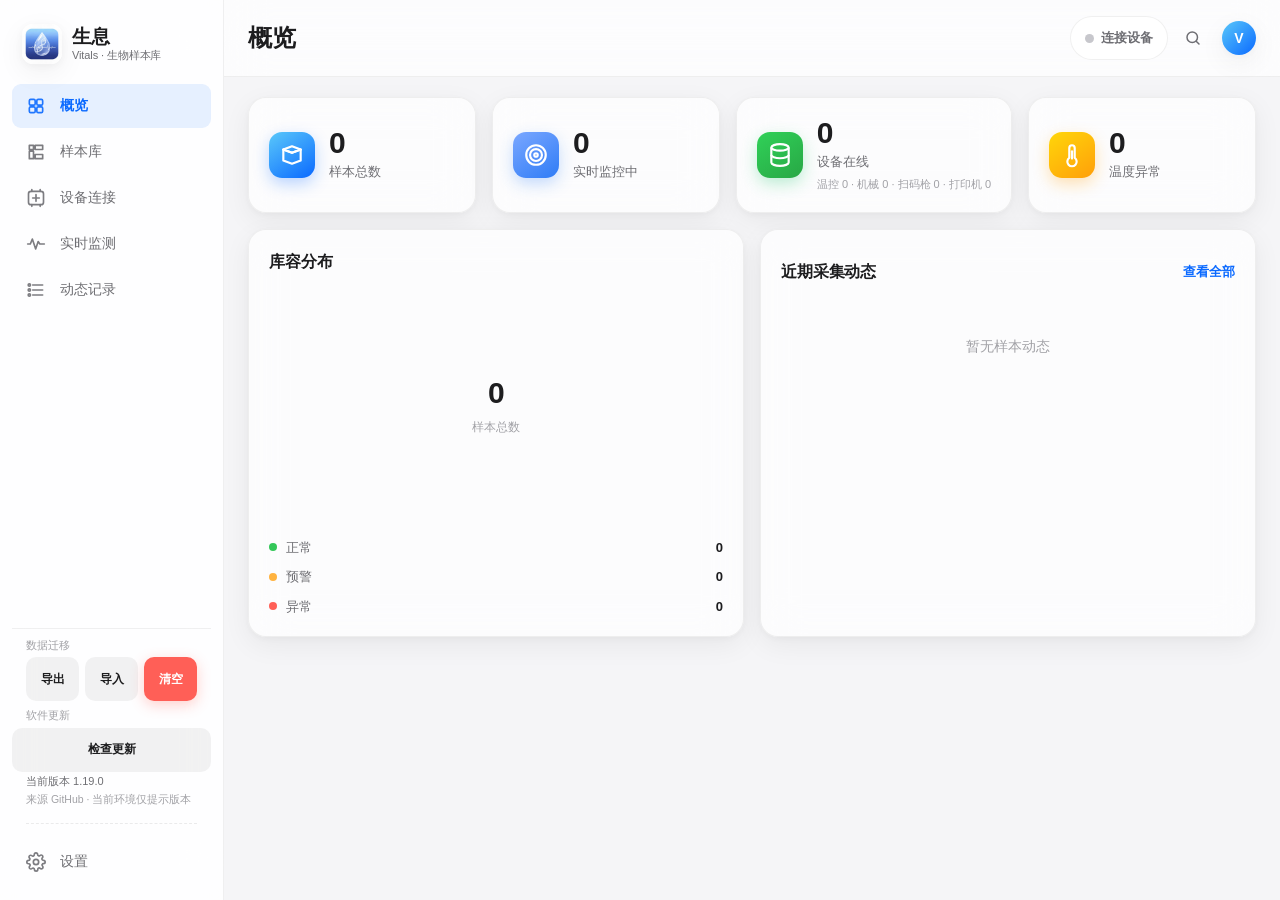
==== vitals-android/app/src/main/assets/web/index.html @ 300d4d2a "fix(export): 导出内容与文件类型两个维度都真正可选，且选择始终自洽 ## 问题  v1.21.1 把「导出内容」与「文件类型」做成 1:1 绑定（备份只能 JSON、清单只能 CSV）， " ====
<!DOCTYPE html>
<html lang="zh-CN">
<head>
<meta charset="UTF-8">
<meta name="viewport" content="width=device-width, initial-scale=1.0, viewport-fit=cover">
<title>Vitals · 生息 — 生物样本动态管理库</title>
<link rel="icon" type="image/png" href="assets/logo.png">
<link rel="stylesheet" href="tokens.css"><link rel="stylesheet" href="styles.css?v=29"><link rel="stylesheet" href="android.css">
<script src="vendor/qrcode.min.js" defer></script>
<script src="vendor/chart.umd.js" defer></script>
<script src="motion.js" defer></script>
<script src="motion-core.js" defer></script><script src="persistence.js" defer></script><script src="app.js?v=29" defer></script><script src="android.js" defer></script><script src="scanner.js" defer></script><script src="printer.js" defer></script><script src="backup.js" defer></script><script src="updater.js" defer></script>
</head>
<body>

<!-- ===== 侧边栏 ===== -->
<aside class="sidebar" id="sidebar">
  <div class="brand">
    <div class="brand-mark"><img src="assets/logo.png" alt="Vitals"></div>
    <div class="brand-text">
      <span class="brand-name">生息</span>
      <span class="brand-sub">Vitals · 生物样本库</span>
    </div>
  </div>

  <nav class="nav">
    <button class="nav-item active" data-view="dashboard">
      <span class="nav-ic"><svg viewBox="0 0 24 24" fill="none" stroke="currentColor" stroke-width="2" stroke-linecap="round" stroke-linejoin="round"><rect x="4" y="4" width="7" height="7" rx="1.6"/><rect x="13" y="4" width="7" height="7" rx="1.6"/><rect x="4" y="13" width="7" height="7" rx="1.6"/><rect x="13" y="13" width="7" height="7" rx="1.6"/></svg></span><span class="nav-label">概览</span>
    </button>
    <button class="nav-item" data-view="library">
      <span class="nav-ic"><svg viewBox="0 0 24 24" fill="none" stroke="currentColor" stroke-width="2" stroke-linecap="round" stroke-linejoin="round"><path d="M4 4h5v5H4zM11 4h9v5h-9zM4 11h5v9H4zM11 15h9v5h-9z"/></svg></span><span class="nav-label">样本库</span>
    </button>
    <button class="nav-item" data-view="devices">
      <span class="nav-ic"><svg viewBox="0 0 24 24" fill="none" stroke="currentColor" stroke-width="2" stroke-linecap="round" stroke-linejoin="round"><path d="M8 12h8M12 8v8"/><rect x="3" y="4" width="18" height="16" rx="3"/><path d="M7 4V2M17 4V2M7 22v-2M17 22v-2"/></svg></span><span class="nav-label">设备连接</span>
    </button>
    <button class="nav-item" data-view="monitor">
      <span class="nav-ic"><svg viewBox="0 0 24 24" fill="none" stroke="currentColor" stroke-width="2" stroke-linecap="round" stroke-linejoin="round"><path d="M2 12h3.2l2.4-6 4 12 3-9 2 3h5.4"/></svg></span><span class="nav-label">实时监测</span>
    </button>
    <button class="nav-item" data-view="records">
      <span class="nav-ic"><svg viewBox="0 0 24 24" fill="none" stroke="currentColor" stroke-width="2" stroke-linecap="round" stroke-linejoin="round"><path d="M8 6h12M8 12h12M8 18h12"/><circle cx="4" cy="6" r="1.4"/><circle cx="4" cy="12" r="1.4"/><circle cx="4" cy="18" r="1.4"/></svg></span><span class="nav-label">动态记录</span>
    </button>
  </nav>

  <div class="sidebar-foot">
    <div class="migrate-group">
      <div class="migrate-title">数据迁移</div>
      <div class="migrate-btns">
        <button class="btn ghost mini" id="exportBtn" title="导出全量备份">导出</button>
        <button class="btn ghost mini" id="importBtn" title="从备份文件导入">导入</button>
        <button class="btn danger mini" id="resetBtn" title="清空全部样本与记录">清空</button>
        <input type="file" id="importFile" accept=".json,application/json" hidden>
      </div>
    </div>
    <div class="build-tag" id="buildTag" title="当前实际加载的构建指纹（用于核对是否为新版本）"></div>
    <button class="nav-item" data-view="settings">
      <span class="nav-ic"><svg viewBox="0 0 24 24" fill="none" stroke="currentColor" stroke-width="2" stroke-linecap="round" stroke-linejoin="round"><circle cx="12" cy="12" r="3.2"/><path d="M19.4 15a1.65 1.65 0 0 0 .34 1.77l.06.06a2 2 0 1 1-2.83 2.83l-.06-.06a1.65 1.65 0 0 0-1.77-.34 1.65 1.65 0 0 0-1 1.51V21a2 2 0 1 1-4 0v-.09a1.65 1.65 0 0 0-1-1.51 1.65 1.65 0 0 0-1.77.34l-.06.06a2 2 0 1 1-2.83-2.83l.06-.06a1.65 1.65 0 0 0 .34-1.77 1.65 1.65 0 0 0-1.51-1H3a2 2 0 1 1 0-4h.09a1.65 1.65 0 0 0 1.51-1 1.65 1.65 0 0 0-.34-1.77l-.06-.06a2 2 0 1 1 2.83-2.83l.06.06a1.65 1.65 0 0 0 1.77.34h.09a1.65 1.65 0 0 0 1-1.51V3a2 2 0 1 1 4 0v.09a1.65 1.65 0 0 0 1 1.51 1.65 1.65 0 0 0 1.77-.34l.06-.06a2 2 0 1 1 2.83 2.83l-.06.06a1.65 1.65 0 0 0-.34 1.77v.09a1.65 1.65 0 0 0 1.51 1H21a2 2 0 1 1 0 4h-.09a1.65 1.65 0 0 0-1.51 1z"/></svg></span><span class="nav-label">设置</span>
    </button>
  </div>
</aside>

<!-- ===== 主区域 ===== -->
<main class="main">
  <header class="toolbar">
    <div class="toolbar-left">
      <button class="icon-btn" id="menuBtn" aria-label="菜单"><svg viewBox="0 0 24 24" fill="none" stroke="currentColor" stroke-width="2" stroke-linecap="round"><path d="M4 6h16M4 12h16M4 18h16"/></svg></button>
      <h1 class="page-title" id="pageTitle">概览</h1>
    </div>
    <div class="toolbar-right">
      <button class="seg-btn" id="serialBtn">
        <span class="dot"></span>连接设备
      </button>
      <button class="icon-btn" title="搜索"><svg viewBox="0 0 24 24" fill="none" stroke="currentColor" stroke-width="2" stroke-linecap="round"><circle cx="11" cy="11" r="7"/><path d="m20 20-3.4-3.4"/></svg></button>
      <div class="avatar" id="avatar">V</div>
    </div>
  </header>

  <div class="content">
    <!-- 概览 -->
    <section class="view active" id="view-dashboard">
      <div class="cards">
        <div class="stat-card glass device-online-card" id="deviceOnlineCard" role="button" tabindex="0" aria-label="打开设备连接">
          <div class="stat-ic"><svg viewBox="0 0 24 24" fill="none" stroke="currentColor" stroke-width="2" stroke-linecap="round" stroke-linejoin="round"><path d="M4 7 12 4l8 3-8 3-8-3z"/><path d="M4 7v10l8 3 8-3V7"/><path d="M4 7l8 3 8-3"/></svg></div>
          <div><div class="stat-num" id="statTotal">0</div><div class="stat-label">样本总数</div></div>
        </div>
        <div class="stat-card glass">
          <div class="stat-ic blue"><svg viewBox="0 0 24 24" fill="none" stroke="currentColor" stroke-width="2"><circle cx="12" cy="12" r="9"/><circle cx="12" cy="12" r="5.5"/><circle cx="12" cy="12" r="1.6"/></svg></div>
          <div><div class="stat-num" id="statActive">0</div><div class="stat-label">实时监控中</div></div>
        </div>
        <div class="stat-card glass">
          <div class="stat-ic green"><svg viewBox="0 0 24 24" fill="none" stroke="currentColor" stroke-width="2"><ellipse cx="12" cy="5" rx="8" ry="3"/><path d="M4 5v14c0 1.66 3.58 3 8 3s8-1.34 8-3V5"/><path d="M4 12c0 1.66 3.58 3 8 3s8-1.34 8-3"/></svg></div>
          <div><div class="stat-num" id="statOnline">0</div><div class="stat-label">设备在线</div><div class="stat-detail" id="statOnlineDetail">温控 0 · 机械 0 · 扫码枪 0 · 打印机 0</div></div>
        </div>
        <div class="stat-card glass">
          <div class="stat-ic amber"><svg viewBox="0 0 24 24" fill="none" stroke="currentColor" stroke-width="2" stroke-linecap="round" stroke-linejoin="round"><path d="M14.5 14.6V5.5a2.5 2.5 0 0 0-5 0v9.1a4.3 4.3 0 1 0 5 0z"/><path d="M12 8.5v6.8"/></svg></div>
          <div><div class="stat-num" id="statAlert">0</div><div class="stat-label">温度异常</div></div>
        </div>
      </div>

      <div class="grid-2">
        <div class="panel glass">
          <div class="panel-head"><h3>库容分布</h3></div>
          <div class="donut-wrap">
            <canvas id="chartLib"></canvas>
            <div class="donut-center"><b id="capTotal">0</b><span>样本总数</span></div>
          </div>
          <div class="cap-stats">
            <div class="cap-row"><i style="background:#34c759"></i><span>正常</span><b id="capNormal">0</b></div>
            <div class="cap-row"><i style="background:#ffb340"></i><span>预警</span><b id="capWarn">0</b></div>
            <div class="cap-row"><i style="background:#ff5f57"></i><span>异常</span><b id="capBad">0</b></div>
          </div>
        </div>
        <div class="panel glass">
          <div class="panel-head"><h3>近期采集动态</h3><button class="text-btn" data-go="records">查看全部</button></div>
          <div class="feed" id="feedRecent"><div class="empty">暂无样本动态</div></div>
        </div>
      </div>
    </section>

    <!-- 样本库 -->
    <section class="view" id="view-library">
      <div class="library-tabs" role="tablist" aria-label="样本库功能">
        <button class="library-tab active" id="libraryListTab" data-library-pane="list" role="tab" aria-selected="true" aria-controls="libraryListPane">样本列表</button>
        <button class="library-tab" id="libraryInventoryTab" data-library-pane="inventory" role="tab" aria-selected="false" aria-controls="libraryInventoryPane">出入库</button>
      </div>
      <div class="library-pane active" id="libraryListPane" role="tabpanel" aria-labelledby="libraryListTab">
        <div class="lib-head">
          <div class="search-box">
            <span class="search-ic">⌕</span>
            <input id="searchInput" type="text" placeholder="搜索样本名称 / 编号 / 条形码">
            <button class="text-btn clear" id="clearSearch">清除</button>
          </div>
          <div class="lib-actions">
            <button class="btn primary" id="addSampleBtn">＋ 录入样本</button>
          </div>
        </div>
        <div class="lib-filter" id="libFilter">
          <div class="lib-filter-scroll" id="libTypeFilter" role="radiogroup" aria-label="按样本类别筛选"></div>
          <div class="lib-filter-meta">
            <span id="libCount" class="lib-count" aria-live="polite"></span>
            <button class="text-btn" id="clearTypeFilter" hidden>清除筛选</button>
          </div>
        </div>
        <div class="sample-list glass" id="sampleList"><div class="empty">点击右上角“录入样本”开始创建</div></div>
      </div>
      <div class="library-pane" id="libraryInventoryPane" role="tabpanel" aria-labelledby="libraryInventoryTab" hidden>
        <div class="device-page-intro glass"><div><h3>三圆盘样本出入库</h3><p>全血、血清、血浆分别使用独立圆盘，每个圆盘包含 1—5 号五个位置。</p></div><button class="btn ghost" data-go="devices">前往设备连接</button></div>
        <div id="motionOperationMount"></div>
      </div>
    </section>

    <!-- 设备连接 -->
    <section class="view" id="view-devices">
      <div class="device-page-intro glass"><div><h3>外接设备集中管理</h3><p>温度板、扫码枪、机械板和标签打印机在此连接。每个设备使用独立 USB 通道，可以同时通讯。</p></div><span class="pill" id="devicePageSummary">0 个设备在线</span></div>
      <div class="monitor-head glass" id="sensorDevicePanel">
        <div class="mh-left">
          <h3>温度采集板</h3>
          <p class="muted">接收 B1、B2、B3 三路类别温度。选择与温度板一致的波特率，串口参数为 8N1。</p>
        </div>
        <div class="mh-right">
          <span class="pill" id="sensorDeviceStatus">未连接</span>
          <select id="baudSelect" class="select">
            <option selected>115200</option><option>9600</option><option>57600</option>
          </select>
          <button class="btn primary" id="connectBtn">连接温度板</button>
          <button class="btn ghost hidden" id="disconnectBtn">断开温度板</button>
        </div>
      </div>
      <div id="scannerDeviceActions"></div>
      <div id="motionDeviceMount"></div>
      <div class="device-connect-card glass" id="printerDeviceCard">
        <div><h3>得力 USB 标签打印机</h3><p>连接只检查打印机型号和就绪状态，不会自动走纸或打印。</p></div>
        <span class="pill" id="devicePrinterStatus">未检测</span>
        <button class="btn primary" id="devicePrinterConnect">连接打印机</button>
      </div>
    </section>

    <!-- 实时监测 -->
    <section class="view" id="view-monitor">
      <div class="panel glass temp-live-panel">
        <div class="panel-head">
          <div><h3>温度串口实时显示</h3><p class="muted">B1 → A类（全血），B2 → B类（血清），B3 → C类（血浆）</p></div>
          <span class="pill" id="tempSerialStatus">温度串口未连接</span>
        </div>
        <div class="temp-channel-grid">
          <div class="temp-channel-card" id="tempCardB1"><span>B1 · A类（全血）</span><div><b id="tempB1">--.-</b><em>℃</em></div><small class="temp-range" id="tempRangeB1">适宜存储温度 —</small><small id="tempTimeB1">等待数据</small></div>
          <div class="temp-channel-card" id="tempCardB2"><span>B2 · B类（血清）</span><div><b id="tempB2">--.-</b><em>℃</em></div><small class="temp-range" id="tempRangeB2">适宜存储温度 —</small><small id="tempTimeB2">等待数据</small></div>
          <div class="temp-channel-card" id="tempCardB3"><span>B3 · C类（血浆）</span><div><b id="tempB3">--.-</b><em>℃</em></div><small class="temp-range" id="tempRangeB3">适宜存储温度 —</small><small id="tempTimeB3">等待数据</small></div>
        </div>
        <div class="temp-live-grid">
          <div class="temp-live-meta">
            <div><span>对应范围</span><b id="tempLiveSample">未绑定</b></div>
            <div><span>最近接收</span><b id="tempLiveTime">—</b></div>
            <div><span>数据格式</span><b id="tempLiveFormat">—</b></div>
          </div>
          <div class="temp-serial-console">
            <div class="temp-console-head"><span>串口接收日志</span><button class="text-btn" id="tempLogClear">清空</button></div>
            <div id="tempSerialLog"><div class="empty-line">等待温度板发送数据…</div></div>
          </div>
        </div>
      </div>
      <div id="bridgePanel" class="bridge glass">
        <div class="bridge-title"><h3>模拟串口桥 · 演示模式</h3><button class="text-btn" id="simStartBtn">开始模拟</button></div>
        <div class="bridge-log" id="simLog"></div>
      </div>
      <div class="panel glass">
        <div class="panel-head"><h3>排架实时状态</h3><span class="pill" id="rackPill">离线</span></div>
        <div class="rack" id="rackGrid"></div>
      </div>
      <div>
        <div class="panel glass"><div class="panel-head"><h3>温度 ℃ <span class="pill mon-sel" id="monSelPill">未选择</span></h3></div><canvas id="chartTemp"></canvas></div>
      </div>
    </section>

    <!-- 动态记录 -->
    <section class="view" id="view-records">
      <div class="panel glass">
        <div class="panel-head"><h3>操作与采集记录</h3><span id="recordCount" class="pill">0 条</span></div>
        <div class="record-filters">
          <label class="field"><span>起始日期</span><input id="recordFrom" class="input" type="date"></label>
          <label class="field"><span>结束日期</span><input id="recordTo" class="input" type="date"></label>
          <label class="field"><span>记录类型</span><select id="recordType" class="select"><option value="">全部类型</option></select></label>
          <button class="btn ghost" id="recordRefresh">刷新</button>
        </div>
        <div class="record-table-wrap"><table class="record-table" id="recordTable">
          <thead><tr><th>时间</th><th>样本</th><th>类型</th><th>详情</th><th class="col-source hidden">来源</th><th class="col-operator hidden">操作人</th></tr></thead>
          <tbody id="recordBody"></tbody>
        </table>
        <div class="empty" id="recordEmpty">暂无记录</div>
        <div class="record-more"><button class="btn ghost hidden" id="recordMore">加载更多</button><span class="muted" id="recordMoreHint"></span></div></div>
      </div>
    </section>

    <!-- 设置 -->
    <section class="view" id="view-settings">
      <div class="panel glass">
        <div class="panel-head"><h3>偏好设置</h3></div>
        <div class="setting-row"><label>采集温度报警阈值上限（℃）</label><input id="setHi" type="number" class="input"></div>
        <div class="setting-row"><label>采集温度报警阈值下限（℃）</label><input id="setLo" type="number" class="input"></div>
      </div>
    </section>
  </div>
</main>

<!-- ===== 录入弹窗 ===== -->
<div class="modal-mask" id="sampleModal">
  <div class="modal glass-panel">
    <div class="modal-head">
      <h3 id="modalTitle">录入样本</h3>
      <button class="icon-btn close" id="closeModal">✕</button>
    </div>
    <div class="modal-body">
      <div class="form-row">
        <label class="field"><span>样本名称 *</span><input id="fName" class="input" placeholder="例如：血清样本-01" required></label>
        <label class="field"><span>样本编号 *</span><input id="fCode" class="input" placeholder="自动生成或手动填写"></label>
      </div>
      <div class="form-row">
        <label class="field"><span>样本类型</span><select id="fType" class="select">
          <option>全血</option><option>血清</option><option>血浆</option>
        </select></label>
        <label class="field"><span>存放位置 *</span><select id="fSlot" class="select" aria-label="存放位置"></select></label>
      </div>
      <div class="form-row">
        <label class="field"><span>采集时间</span><input id="fTime" type="datetime-local" class="input"></label>
        <label class="field"><span>采集温度 ℃</span><input id="fTemp" type="number" class="input" placeholder="如 -80 或 4"></label>
      </div>
      <div class="form-row">
        <label class="field"><span>备注</span><input id="fNote" class="input" placeholder="可选备注信息"></label>
      </div>
      <div class="photo-field">
        <span>样本照片</span>
        <div class="photo-drop" id="photoDrop">
          <input type="file" id="photoInput" accept="image/*" hidden>
          <div class="photo-placeholder" id="photoPlaceholder"><span class="ph-ic">＋</span><span>点击上传或拖拽照片</span></div>
          <img id="photoPreview" class="photo-preview" hidden alt="预览">
          <button class="icon-btn remove-photo" id="removePhoto" hidden>✕</button>
        </div>
      </div>
      <div class="barcode-preview" id="barcodePreview"></div>
    </div>
    <div class="modal-foot">
      <button class="btn ghost" id="modalCancel">取消</button>
      <button class="btn primary" id="modalSave">保存样本</button>
    </div>
  </div>
</div>

<!-- ===== 样本详情弹窗 ===== -->
<div class="modal-mask" id="detailModal">
  <div class="modal glass-panel detail-modal">
    <div class="modal-head">
      <h3 id="detailTitle">样本详情</h3>
      <button class="icon-btn close" id="closeDetail">✕</button>
    </div>
    <div class="modal-body">
      <div class="detail-top">
        <div class="detail-photo" id="detailPhoto">无</div>
        <div class="detail-info">
          <div class="di-name" id="diName">—</div>
          <div class="di-code" id="diCode">—</div>
          <div class="badges" id="diBadges"></div>
        </div>
      </div>
      <div class="di-grid">
        <div class="di-cell"><span>类型</span><b id="diType">—</b></div>
        <div class="di-cell"><span>位置</span><b id="diLoc">—</b></div>
        <div class="di-cell"><span>采集时间</span><b id="diTime">—</b></div>
        <div class="di-cell"><span>采集温度</span><b id="diTemp">—</b></div>
        <div class="di-cell"><span>最近读数</span><b id="diLast">—</b></div>
        <div class="di-cell"><span>状态</span><b id="diState">—</b></div>
      </div>
      <div class="qr-slot" id="diQR"></div>
      <div class="qr-hint">二维码仅包含样本编号；样本详情和当前库存以本机记录为准</div>
    </div>
    <div class="modal-foot">
      <span class="print-warn hidden" id="printWarn">标签信息已过期，建议重新打印</span>
      <button class="btn ghost" id="detailEdit">编辑</button>
      <button class="btn primary" id="printBtn">打印标签</button>
    </div>
  </div>
</div>

<!-- ===== 导入预览弹窗（先预览差异，确认后再合并/替换） ===== -->
<div class="modal-mask" id="importModal">
  <div class="modal glass-panel import-modal">
    <div class="modal-head">
      <h3>导入备份</h3>
      <button class="icon-btn close" id="importClose">✕</button>
    </div>
    <div class="modal-body">
      <div id="importBody"></div>
      <div class="import-filter">
        <label class="field"><span>按条码子集恢复（留空表示整份备份）</span>
          <textarea class="input" id="importFilter" rows="2" placeholder="每行一个条码，或逗号分隔，例如 SB-90001"></textarea>
        </label>
        <button class="btn ghost" id="importFilterBtn">按条码重新预览</button>
      </div>
    </div>
    <div class="modal-foot">
      <button class="btn ghost" id="importCancel">取消</button>
      <button class="btn primary" id="importConfirm">确认导入</button>
    </div>
  </div>
</div>

<!-- 打印区 -->
<div id="printArea"></div>

<!-- 应用内确认弹窗（替代 Electron 下不可靠的原生 confirm） -->
<div class="modal-mask confirm-mask" id="confirmModal">
  <div class="modal confirm-modal">
    <div class="modal-head"><h3 id="confirmTitle">确认</h3></div>
    <div class="modal-body"><p class="confirm-msg" id="confirmMsg"></p></div>
    <div class="modal-foot">
      <button class="btn ghost" id="confirmNo">取消</button>
      <button class="btn danger" id="confirmYes">确定</button>
    </div>
  </div>
</div>

<!-- 导出弹窗（侧栏「导出」打开；替代设置页里重复的「数据导出」卡片） -->
<div class="modal-mask" id="exportModal">
  <div class="modal export-modal">
    <div class="modal-head">
      <h3>导出数据</h3>
      <button class="icon-btn close" id="closeExport" aria-label="关闭">✕</button>
    </div>
    <div class="modal-body">
      <p class="muted" id="exportHint">导出内容可多选，文件类型也自己选；两者独立，能覆盖的组合都会真的导出。</p>
      <div class="export-scope" id="exportScope" role="group" aria-label="导出内容（可多选）" aria-multiselectable="true"></div>
      <div class="export-format">
        <span class="export-format-label">文件类型</span>
        <div class="export-format-pick" id="exportFormat" role="radiogroup" aria-label="文件类型"></div>
      </div>
      <p class="export-format-note" id="exportFormatNote"></p>
      <div class="export-range" id="exportRange">
        <label class="field"><span>起始日期</span><input class="input" type="date" id="exportFrom"></label>
        <label class="field"><span>结束日期</span><input class="input" type="date" id="exportTo"></label>
      </div>
      <label class="setting-row export-toggle" id="exportPhotosRow">
        <span>包含样本照片<small>仅 JSON 备份可含照片；CSV 是文本表格，放不下图片</small></span>
        <input type="checkbox" id="exportPhotos">
      </label>
      <div class="export-outcome" id="exportOutcome" aria-live="polite"></div>
    </div>
    <div class="modal-foot">
      <button class="btn ghost" id="exportCancel">取消</button>
      <button class="btn primary" id="exportConfirm">导出</button>
    </div>
  </div>
</div>
<script>
// 注入构建版本标记（用于排错缓存）
window.__VITALS = { version: 'v1.19.0', build: Date.now() };
</script>
</body>
</html>
---- vitals-android/app/src/main/assets/web/tokens.css ----
/* onemotion · tokens.css ─────────────────────────────────────────────────────
   动效 token 的唯一落地点。所有数字来自 _contract.md「冻结 token 表」，
   lib/motion.js 的 MO.tokens 是同一批值的 JS 副本 —— 改这里必须同步改那里。

   用法：<link rel="stylesheet" href="tokens.css">
         transition: transform var(--dur-base) var(--ease-enter);
   禁止：裸 0.3s / ease-in-out / 全属性过渡（transition 必须点名属性）。

   ── 实测值（本机按 `api.md` §2 的公式算出，并用 MO.t80 / MO.springSpec 复核过）────────
   时长   80 · 140 · 220 · 340 · 500 ms。同屏最快:最慢 = 80:500 = 1:6.25（规范要求 ≥4×）。
   缓动   t80 = 走完 80% 距离所用的时间比例（低=先冲后收，高=先慢后冲）
          --ease-standard   t50 .350  t80 .520  t95 .726   双向：移动、尺寸、重排
          --ease-enter      t50 .062  t80 .215  t95 .499   进入（快起慢收）
          --ease-exit       t50 .810  t80 .944  t95 .988   退出（慢起快走）
          --ease-emphasized t50 .200  t80 .398  t95 .656   大位移 / 全屏（强减速）
          --ease-linear     t50 .500  t80 .800  t95 .950   只允许跟手 / scrub / 进度
   弹簧   过冲 / 落位(2%) / t80(占自身时长比例)。ζ = 1 − bounce，ω = 2π/duration。
          --spring-snappy  ζ.85 ω17.95  0.6% / 0.233s / .410  ← 默认（状态、按钮、图标）
          --spring-smooth  ζ1.00 ω12.57  0  % / 0.464s / .477  ← 位置·尺寸，无过冲
          --spring-bouncy  ζ.70 ω12.57  4.6% / 0.476s / .356  ← 出现、弹层（过冲上限）
          --spring-drag    ζ.85 ω14.00  0.6% / 0.299s / .410  ← 松手收敛、惯性落位
          --spring-sheet   ζ.90 ω16.00  0.2% / 0.294s / .431  ← 抽屉 / sheet
          --spring-firm    ζ.60 ω20.00  9.5% / 0.297s / .326  ← 明显弹性，一处页面最多一次
   幅度   位移 8 / 16 / 24 / 40px（内容位移上限 24px，只有抽屉·全屏允许 40px）
          进入 scale .96（不许小于 .9）· 强调 scale 1.04（不许大于 1.06）
   错峰   20 / 35 / 60ms，总时长 ≤240ms（>8 项只错前 8 项，>12 项整块淡入）
   景深   --blur-depth ≤8px，只用于 scrim / 景深，禁止当运动模糊用

   ── linear() 是怎么来的（不是抄的，是算的）────────────────────────────────
   弹簧阶跃响应：x(t) = 1 − e^(−ζωt)·(cos(ωd·t) + (ζω/ωd)·sin(ωd·t))，ωd = ω√(1−ζ²)
   在 t ∈ [0, 2π/ω] 上等距取 33 点（32 步）→ 逗号列表。duration = 2π/ω = 上表的落位时长。
   所以 --spring-* 必须配 --dur-spring-* 使用；把 spring 当成"曲线"、把时长当成"轴"。
   生成命令（lib 未就绪时可自算，lib 就绪后用它复核，两者输出逐字节相同）：
     node -e "const MO=require('./lib/motion.js');for(const t of ['snappy','smooth','bouncy','drag','sheet','firm'])console.log(t,MO.springSpec(t).css)"
   注：ζ 相同的两个 token（snappy / drag）采样列表逐点相同 —— ω 的差别只体现在 duration 上。
   注：smooth 是临界阻尼，渐近到 1，在 t = 2π/ω 处只到 .9864（末帧差 1.4%），这是时长 token 定义的固有结果。

   ── 颜色 / 字体不是 motion token ──
   本文件只导出动效数字（`api.md` §2 的变量逐个覆盖，无遗漏）。
   色板与字体栈由各页面自己的 :root 定义，避免"token 文件"变成万能垃圾桶。

   ── 附加的派生变量（`api.md` §2 冻结名之外的补充，不修改任何冻结值）──
   --dur-spring-* ：弹簧的自然时长（round(2π/ω·1000)），让纯 CSS 也能用弹簧而不写裸数字；
                    reduced-motion 下同样被压到 1ms，否则弹簧会带着 350ms 的位移穿过 reduce 分支。
   --spring-firm  ：`api.md` §2 弹簧表里有、导出清单里省略的一个；这里补上，标注"少用"。
───────────────────────────────────────────────────────────────────────────── */

:root {
  /* 时长：按"变化多大"分，不按组件分 */
  --dur-instant: 80ms;   /* 按压 / hover / 颜色·亮度反馈，必须一帧内被感知 */
  --dur-fast: 140ms;     /* 图标切换、tooltip、checkbox、chip */
  --dur-base: 220ms;     /* 默认：卡片/行进入、状态切换、按钮展开 */
  --dur-slow: 340ms;     /* 容器尺寸/布局变化、抽屉、popover、列表重排 */
  --dur-slower: 500ms;   /* 全屏/页面级转场、sheet 全开、drill-in（上限） */

  /* 缓动 */
  --ease-standard: cubic-bezier(0.4, 0, 0.2, 1);      /* t80 .520 */
  --ease-enter: cubic-bezier(0.05, 0.7, 0.1, 1);      /* t80 .215 进入专用 */
  --ease-exit: cubic-bezier(0.3, 0, 0.8, 0.15);       /* t80 .944 退出专用 */
  --ease-emphasized: cubic-bezier(0.2, 0, 0, 1);      /* t80 .398 强减速 */
  --ease-linear: linear;                              /* 只允许跟手 / scrub / 进度 */

  /* 弹簧（32 步 linear()，真数字） */
  --spring-snappy: linear(0.0000,0.0172,0.0617,0.1242,0.1976,0.2764,0.3564,0.4348,0.5094,0.5788,0.6423,0.6995,0.7503,0.7948,0.8334,0.8665,0.8945,0.9180,0.9376,0.9536,0.9666,0.9770,0.9852,0.9916,0.9964,1.0000,1.0025,1.0043,1.0054,1.0060,1.0063,1.0062,1.0060);
  --spring-smooth: linear(0.0000,0.0169,0.0596,0.1183,0.1860,0.2575,0.3294,0.3993,0.4656,0.5273,0.5840,0.6355,0.6819,0.7233,0.7601,0.7925,0.8210,0.8460,0.8677,0.8866,0.9029,0.9171,0.9292,0.9397,0.9487,0.9564,0.9630,0.9686,0.9734,0.9775,0.9809,0.9839,0.9864);
  --spring-bouncy: linear(0.0000,0.0176,0.0639,0.1306,0.2105,0.2976,0.3875,0.4763,0.5614,0.6407,0.7131,0.7777,0.8343,0.8828,0.9236,0.9572,0.9841,1.0051,1.0209,1.0322,1.0396,1.0440,1.0458,1.0457,1.0440,1.0413,1.0378,1.0339,1.0298,1.0257,1.0217,1.0180,1.0145);
  --spring-drag: linear(0.0000,0.0172,0.0617,0.1242,0.1976,0.2764,0.3564,0.4348,0.5094,0.5788,0.6423,0.6995,0.7503,0.7948,0.8334,0.8665,0.8945,0.9180,0.9376,0.9536,0.9666,0.9770,0.9852,0.9916,0.9964,1.0000,1.0025,1.0043,1.0054,1.0060,1.0063,1.0062,1.0060);
  --spring-sheet: linear(0.0000,0.0171,0.0610,0.1222,0.1936,0.2698,0.3470,0.4224,0.4940,0.5606,0.6217,0.6768,0.7260,0.7694,0.8073,0.8402,0.8685,0.8926,0.9130,0.9301,0.9444,0.9563,0.9660,0.9740,0.9804,0.9855,0.9896,0.9928,0.9953,0.9972,0.9986,0.9996,1.0004);
  --spring-firm: linear(0.0000,0.0178,0.0655,0.1351,0.2198,0.3134,0.4109,0.5080,0.6016,0.6892,0.7691,0.8401,0.9017,0.9537,0.9964,1.0302,1.0559,1.0743,1.0863,1.0928,1.0948,1.0931,1.0886,1.0820,1.0739,1.0651,1.0558,1.0466,1.0378,1.0295,1.0219,1.0152,1.0093);

  /* 弹簧的自然时长（派生，见文件头） */
  --dur-spring-snappy: 350ms;   /* 2π/17.95 */
  --dur-spring-smooth: 500ms;   /* 2π/12.57 */
  --dur-spring-bouncy: 500ms;   /* 2π/12.57 */
  --dur-spring-drag: 449ms;     /* 2π/14.00 */
  --dur-spring-sheet: 393ms;    /* 2π/16.00 */
  --dur-spring-firm: 314ms;     /* 2π/20.00 */

  /* 幅度 */
  --move-sm: 8px;    /* 小元素、图标、chip */
  --move-md: 16px;   /* 卡片、行、默认进入位移 */
  --move-lg: 24px;   /* 面板、区块进入（内容位移上限） */
  --move-xl: 40px;   /* 抽屉 / 全屏 sheet —— 只有它还允许大位移 */
  --scale-in: 0.96;  /* 进入起始 scale，不许小于 0.9 */
  --scale-pop: 1.04; /* 强调态上限，不许大于 1.06 */

  /* 错峰 */
  --stagger-tight: 20ms;  /* 密集列表项 */
  --stagger-base: 35ms;   /* 默认 */
  --stagger-loose: 60ms;  /* 标题 → 正文的层级差 */

  /* 景深模糊（只用于 scrim / 景深） */
  --blur-depth: 8px;
}

/* linear() 不支持的浏览器：把弹簧退化成 --ease-emphasized（t80 .398，唯一能近似"快起微停"的缓动）。
   JS 侧同一探测：CSS.supports('transition-timing-function', 'linear(0, 0.5, 1)')——必须用【属性名】；
   写成 CSS.supports('easing-function', …) 在 Chrome 里也返回 false（那是数据类型不是属性名），
   会让所有支持 linear() 的浏览器被误判成不支持。退化策略必须与这里一致，不许退成 ease-in-out。 */
@supports not (transition-timing-function: linear(0, 0.5, 1)) {
  :root {
    --spring-snappy: var(--ease-emphasized);
    --spring-smooth: var(--ease-emphasized);
    --spring-bouncy: var(--ease-emphasized);
    --spring-drag: var(--ease-emphasized);
    --spring-sheet: var(--ease-emphasized);
    --spring-firm: var(--ease-emphasized);
  }
}

/* reduced-motion：时长压到 1ms（不是 0，0 会让 transitionend 不触发）、
   位移/缩放/视差归零，保留 opacity 与颜色反馈。
   绝不把动画整体关掉（那会连"按下去有反应"一起删掉）。 */
@media (prefers-reduced-motion: reduce) {
  :root {
    --dur-instant: 1ms;
    --dur-fast: 1ms;
    --dur-base: 1ms;
    --dur-slow: 1ms;
    --dur-slower: 1ms;
    --dur-spring-snappy: 1ms;
    --dur-spring-smooth: 1ms;
    --dur-spring-bouncy: 1ms;
    --dur-spring-drag: 1ms;
    --dur-spring-sheet: 1ms;
    --dur-spring-firm: 1ms;
    --move-sm: 0px;
    --move-md: 0px;
    --move-lg: 0px;
    --move-xl: 0px;
    --scale-in: 1;
    --scale-pop: 1;
    /* 弹簧是"位移的曲线"，reduce 下必须失去位移语义；时长已 1ms，这里再退成线性，
       避免 linear() 的过冲把 1ms 的一帧变成一次可见的抖动。 */
    --spring-snappy: linear;
    --spring-smooth: linear;
    --spring-bouncy: linear;
    --spring-drag: linear;
    --spring-sheet: linear;
    --spring-firm: linear;
  }
}

/* ── 项目别名：本应用（生息样本库）在 styles.css 里沿用同一套 token 名，
      这里只加一个语义别名层，不新增第 6 个时长、不改任何冻结值。 ── */
:root {
  /* 语义名 → 冻结 token（读的时候知道"这个动效在回答什么问题"） */
  --motion-press: var(--dur-instant);      /* 按压 / 命中反馈 */
  --motion-state: var(--dur-fast);         /* 筛选选中、图标、chip 状态 */
  --motion-move: var(--dur-base);          /* 卡片/行位移、列表重排 */
  --motion-surface: var(--dur-slow);        /* 面板、抽屉、弹窗 */
  --motion-page: var(--dur-slower);        /* 页面级转场（上限） */
}
---- vitals-android/app/src/main/assets/web/styles.css ----
:root{
  --bg:#f5f5f7;
  --surface:rgba(255,255,255,0.72);
  --surface-strong:rgba(255,255,255,0.9);
  --text:#1d1d1f;
  --text-2:#6e6e73;
  --text-3:#a1a1a6;
  --blue:#0a69ff;
  --blue-2:#2f7cf6;
  --green:#34c759;
  --amber:#ffb340;
  --red:#ff5f57;
  --border:rgba(0,0,0,0.06);
  --r-lg:18px;
  --r-md:12px;
  --r-sm:9px;
  --shadow:0 8px 28px rgba(0,0,0,0.06), 0 2px 8px rgba(0,0,0,0.04);
  --shadow-lg:0 20px 60px rgba(0,0,0,0.18), 0 6px 18px rgba(0,0,0,0.08);
}

*{box-sizing:border-box;margin:0;padding:0;-webkit-tap-highlight-color:transparent}
html,body{height:100%}
body{
  font-family:-apple-system,BlinkMacSystemFont,"Segoe UI","PingFang SC","Hiragino Sans GB","Microsoft YaHei",sans-serif;
  font-size:15px;line-height:1.5;color:var(--text);
  background:#f5f5f7;color-scheme:light;
  overflow:hidden;
}
button{font-family:inherit;background:none;border:none;cursor:pointer;color:inherit}
input,select{font-family:inherit;font-size:inherit;color:var(--text)}
img{display:block}

/* ===== 布局 ===== */
.sidebar{
  position:fixed;left:0;top:0;bottom:0;width:224px;z-index:20;
  display:flex;flex-direction:column;padding:16px 12px;
  background:var(--surface-strong);
  backdrop-filter:blur(24px) saturate(180%);
  -webkit-backdrop-filter:blur(24px) saturate(180%);
  border-right:1px solid var(--border);
}
.main{margin-left:224px;height:100%;display:flex;flex-direction:column;overflow:hidden}

/* ===== 品牌 ===== */
.brand{display:flex;align-items:center;gap:10px;padding:8px 10px 20px}
.brand-mark{width:40px;height:40px;border-radius:11px;overflow:hidden;box-shadow:var(--shadow)}
.brand-mark img{width:100%;height:100%;object-fit:cover}
.brand-text{display:flex;flex-direction:column;line-height:1.2}
.brand-name{font-size:19px;font-weight:700;letter-spacing:-0.02em}
.brand-sub{font-size:11px;color:var(--text-2);letter-spacing:-0.01em}

/* ===== 导航 ===== */
.nav{display:flex;flex-direction:column;gap:2px;flex:1}
.nav-item{
  display:flex;align-items:center;gap:12px;width:100%;
  padding:9px 12px;border-radius:9px;font-size:14px;font-weight:500;color:var(--text-2);
  transition:background var(--dur-fast) var(--ease-standard),color var(--dur-fast) var(--ease-standard);
}
.nav-item:hover{background:rgba(0,0,0,0.045);color:var(--text)}
.nav-item.active{background:rgba(10,105,255,0.10);color:var(--blue);font-weight:600}
.nav-ic{width:24px;height:24px;text-align:center;display:grid;place-items:center;opacity:.9;flex:none}
.nav-ic svg{width:20px;height:20px}
.icon-btn svg{width:18px;height:18px}
.search-ic svg{width:16px;height:16px;display:block}
.sample-thumb.no svg{width:22px;height:22px}
.sidebar-foot{border-top:1px solid var(--border);padding-top:8px;display:flex;flex-direction:column;gap:6px}
.migrate-title{font-size:11px;color:var(--text-3);padding:0 14px;margin-bottom:4px}
.migrate-btns{display:flex;gap:6px;padding:0 14px}
.sidebar-foot .btn.mini{flex:1;padding:7px 6px;font-size:12px;border-radius:10px;display:flex;align-items:center;justify-content:center;white-space:nowrap;overflow:hidden;text-overflow:ellipsis}
.sidebar-foot .build-tag{font-size:10.5px;color:var(--text-3);margin:10px 14px 2px;padding-top:8px;border-top:1px dashed rgba(0,0,0,0.08);line-height:1.5;word-break:break-all}

/* ===== 工具栏 ===== */
.toolbar{
  display:flex;align-items:center;justify-content:space-between;gap:12px;
  padding:16px 24px;min-height:64px;z-index:15;
  background:var(--surface);
  backdrop-filter:blur(20px) saturate(180%);
  -webkit-backdrop-filter:blur(20px) saturate(180%);
  border-bottom:1px solid var(--border);
}
.toolbar-left{display:flex;align-items:center;gap:12px}
.page-title{font-size:24px;font-weight:700;letter-spacing:-0.02em;line-height:1.1}
.toolbar-right{display:flex;align-items:center;gap:8px}
.icon-btn{
  width:34px;height:34px;border-radius:9px;display:grid;place-items:center;font-size:17px;
  color:var(--text-2);transition:background var(--dur-fast) var(--ease-standard),transform var(--dur-instant) var(--ease-standard);
}
.icon-btn:hover{background:rgba(0,0,0,0.06);color:var(--text)}
.icon-btn:active{transform:scale(0.92)}
.avatar{
  width:34px;height:34px;border-radius:50%;display:grid;place-items:center;
  font-weight:700;color:#fff;font-size:14px;
  background:linear-gradient(135deg,#5ac8fa,#0a69ff);
  box-shadow:var(--shadow);margin-left:4px;
}
#menuBtn{display:none}

.seg-btn{
  display:flex;align-items:center;gap:7px;padding:7px 14px;border-radius:22px;
  font-size:13px;font-weight:600;color:var(--text-2);border:1px solid var(--border);
  background:var(--surface-strong);transition:background var(--dur-fast) var(--ease-standard),color var(--dur-fast) var(--ease-standard),border-color var(--dur-fast) var(--ease-standard);
}
.seg-btn:hover{color:var(--blue);border-color:rgba(10,105,255,0.3)}
.seg-btn .dot{width:9px;height:9px;border-radius:50%;background:#c7c7cc}
.seg-btn.on{color:var(--blue);border-color:rgba(10,105,255,0.4)}
.seg-btn.on .dot{background:var(--green);box-shadow:0 0 0 3px rgba(52,199,89,0.2);animation:pulse var(--dur-slower) var(--ease-standard) infinite}
@keyframes pulse{0%,100%{transform:scale(1);opacity:1}50%{transform:scale(1.06);opacity:.72}}

/* ===== 内容 ===== */
.content{flex:1;overflow-y:auto;overflow-x:hidden;padding:20px 24px 40px;scroll-behavior:smooth}
.content::-webkit-scrollbar{width:10px}
.content::-webkit-scrollbar-thumb{background:rgba(0,0,0,0.12);border-radius:6px;border:3px solid transparent;background-clip:content-box}
.view{display:none;animation:viewIn var(--dur-base) var(--ease-enter)}
.view.active{display:block}
@keyframes viewIn{from{opacity:0;transform:translateY(8px)}to{opacity:1;transform:none}}

/* ===== 玻璃卡片 ===== */
.glass{
  background:var(--surface);
  backdrop-filter:blur(20px) saturate(180%);
  -webkit-backdrop-filter:blur(20px) saturate(180%);
  border:1px solid var(--border);border-radius:var(--r-lg);box-shadow:var(--shadow);
}

/* ===== 概览统计 ===== */
.cards{display:grid;grid-template-columns:repeat(4,1fr);gap:16px;margin-bottom:16px}
.stat-card{display:flex;align-items:center;gap:14px;padding:20px}
.device-online-card{cursor:pointer;transition:transform var(--dur-base) var(--ease-standard)}.device-online-card:hover{transform:translateY(-2px);box-shadow:var(--shadow-lg)}.device-online-card:focus-visible{outline:3px solid rgba(10,105,255,.28);outline-offset:2px}
.stat-ic{
  width:46px;height:46px;border-radius:13px;display:grid;place-items:center;
  background:linear-gradient(145deg,#5ac8fa,#0a69ff);
  box-shadow:0 6px 16px rgba(10,105,255,0.28);
}
.stat-ic svg{width:26px;height:26px;color:#fff}
.stat-ic.blue{background:linear-gradient(145deg,#7aa7ff,#2f7cf6);box-shadow:0 6px 16px rgba(47,124,246,.28)}
.stat-ic.green{background:linear-gradient(145deg,#30d158,#28a745);box-shadow:0 6px 16px rgba(40,199,111,.3)}
.stat-ic.amber{background:linear-gradient(145deg,#ffd60a,#ff9f0a);box-shadow:0 6px 16px rgba(255,159,10,.3)}
.stat-num{font-size:30px;font-weight:700;letter-spacing:-0.03em;line-height:1}
.stat-label{font-size:13px;color:var(--text-2);margin-top:4px}
.stat-detail{font-size:11px;color:var(--text-3);margin-top:4px;white-space:nowrap}

/* ===== 网格面板 ===== */
.grid-2{display:grid;grid-template-columns:1fr 1fr;gap:16px;margin-bottom:16px}
.panel{padding:20px}
.panel-head{display:flex;align-items:center;justify-content:space-between;margin-bottom:14px}
.panel-head h3{font-size:16px;font-weight:600;letter-spacing:-0.01em}
/* 图表画布宽度铺满；高度由各图 aspectRatio 决定，原因参见 app.js 图表配置 */
.panel canvas{width:100%}
.legend{display:flex;gap:12px;font-size:12px;color:var(--text-2)}
.legend i{display:inline-block;width:8px;height:8px;border-radius:50%;margin-right:5px}
/* 库容分布中心统计 */
.donut-wrap{position:relative;width:100%}
.donut-center{position:absolute;inset:0;display:flex;flex-direction:column;align-items:center;justify-content:center;pointer-events:none;padding-bottom:4px}
.donut-center b{font-size:30px;font-weight:700;letter-spacing:-0.02em;color:var(--text)}
.donut-center span{font-size:12px;color:var(--text-3);margin-top:3px}
.cap-stats{margin-top:16px;display:grid;gap:10px}
.cap-row{display:flex;align-items:center;gap:9px;font-size:13px}
.cap-row i{width:8px;height:8px;border-radius:50%;flex:none}
.cap-row span{flex:1;color:var(--text-2)}
.cap-row b{font-weight:600;color:var(--text)}
.pill.mon-sel{color:var(--blue);background:rgba(47,124,246,0.12);margin-left:6px;font-weight:600}
.pill{
  padding:3px 10px;border-radius:20px;font-size:12px;font-weight:600;color:var(--text-2);
  background:rgba(0,0,0,0.05);
}
.pill.on{color:var(--green);background:rgba(52,199,89,0.12)}
.text-btn{font-size:13px;font-weight:600;color:var(--blue)}
.text-btn:hover{text-decoration:underline}

.empty{text-align:center;color:var(--text-3);padding:28px 0;font-size:14px}

/* ===== 动态流 ===== */
.feed{max-height:230px;overflow-y:auto;display:flex;flex-direction:column;gap:10px}
.feed::-webkit-scrollbar{width:8px}
.feed::-webkit-scrollbar-thumb{background:rgba(0,0,0,0.12);border-radius:6px}
.feed-item{display:flex;align-items:flex-start;gap:10px;font-size:13px}
.feed-dot{width:8px;height:8px;border-radius:50%;background:var(--blue-2);margin-top:5px;flex:none}
.feed-item .fd-main{flex:1}
.feed-item .fd-text{color:var(--text)}
.feed-item .fd-time{color:var(--text-3);font-size:12px}

/* ===== 库头 ===== */
.library-tabs{display:inline-flex;gap:4px;padding:4px;margin-bottom:16px;border-radius:12px;background:rgba(118,118,128,0.1)}
.library-tab{padding:8px 18px;border-radius:9px;font-size:14px;font-weight:600;color:var(--text-2);transition:background var(--dur-fast) var(--ease-standard),color var(--dur-fast) var(--ease-standard)}
.library-tab:hover{color:var(--text)}
.library-tab.active{color:var(--blue);background:var(--surface-strong);box-shadow:0 1px 5px rgba(0,0,0,.09)}
.library-pane{display:none}
.library-pane.active{display:block}
.lib-head{display:flex;align-items:center;gap:12px;margin-bottom:16px}
.search-box{
  flex:1;display:flex;align-items:center;gap:8px;padding:0 12px;height:40px;
  background:rgba(118,118,128,0.1);border-radius:11px;transition:background var(--dur-fast) var(--ease-standard);
}
.search-box:focus-within{background:#fff;box-shadow:0 0 0 3px rgba(10,105,255,0.15)}
.search-ic{color:var(--text-2)}
.search-box input{flex:1;border:none;background:none;outline:none;font-size:14px}
.search-box .clear{font-size:12px;color:var(--text-3)}
.btn{padding:9px 16px;border-radius:11px;font-size:14px;font-weight:600;transition:background var(--dur-fast) var(--ease-standard),color var(--dur-fast) var(--ease-standard),transform var(--dur-instant) var(--ease-standard);white-space:nowrap}
.btn:active{transform:scale(0.96)}
.btn.primary{color:#fff;background:linear-gradient(135deg,#0a84ff,#0a69ff);box-shadow:0 4px 14px rgba(10,105,255,0.3)}
.btn.primary:hover{filter:brightness(1.05);transform:translateY(-1px)}
.btn.ghost{color:var(--text);background:rgba(0,0,0,0.05)}
.btn.ghost:hover{background:rgba(0,0,0,0.09)}
.btn.danger{color:#fff;background:var(--red);box-shadow:0 4px 14px rgba(255,95,87,.3)}
.hidden{display:none!important}

/* ===== 样本列表 ===== */
.sample-list{padding:8px}
.sample-row{
  display:flex;align-items:center;gap:14px;padding:12px 14px;border-radius:14px;
  transition:background var(--dur-fast) var(--ease-standard);cursor:pointer;
}
.sample-row:hover{background:rgba(0,0,0,0.04)}
.sample-row+.sample-row{border-top:1px solid var(--border)}
.sample-thumb{width:46px;height:46px;border-radius:11px;object-fit:cover;background:linear-gradient(145deg,#eef2fb,#dfe8fa);flex:none}
.sample-thumb.no{display:grid;place-items:center;color:var(--text-3);font-size:18px;background:linear-gradient(145deg,#f1f1f4,#e7e7ea)}
.sample-mid{flex:1;min-width:0}
.sample-name{font-size:15px;font-weight:600;letter-spacing:-0.01em}
.sample-sub{font-size:12px;color:var(--text-2);margin-top:2px;white-space:nowrap;overflow:hidden;text-overflow:ellipsis}
.sample-right{display:flex;align-items:center;gap:12px;flex:none}
.badge{padding:3px 9px;border-radius:20px;font-size:11px;font-weight:600}
.badge.good{color:#248a3d;background:rgba(52,199,89,0.14)}
.badge.warn{color:#b25e00;background:rgba(255,159,10,0.16)}
.badge.bad{color:#c22;background:rgba(255,95,87,0.15)}
.badge.info{color:#0a69ff;background:rgba(10,105,255,0.12)}
.badge.in{color:#0a69ff;background:rgba(10,105,255,0.12)}
.badge.out{color:#b25e00;background:rgba(255,159,10,0.16)}
.sample-temp{font-size:15px;font-weight:600;color:var(--text);min-width:56px;text-align:right}
.sample-actions{display:flex;flex-direction:column;gap:6px;flex:none}
.mini-btn{padding:4px 12px;border-radius:9px;font-size:12px;font-weight:600;border:none;cursor:pointer;transition:background var(--dur-fast) var(--ease-standard),color var(--dur-fast) var(--ease-standard),transform var(--dur-instant) var(--ease-standard);white-space:nowrap}
.mini-btn:active{transform:scale(0.94)}
.mini-btn.out{color:#fff;background:linear-gradient(135deg,#ff9f0a,#ff7a18);box-shadow:0 2px 8px rgba(255,159,10,.35)}
.mini-btn.in{color:#fff;background:linear-gradient(135deg,#34c759,#28a745);box-shadow:0 2px 8px rgba(52,199,89,.3)}
.mini-btn.ghost{color:var(--text-2);background:rgba(0,0,0,0.06)}
.mini-btn.btn-on{color:#fff;background:var(--blue);box-shadow:0 2px 8px rgba(10,105,255,.3)}

/* ===== 条形码 ===== */
/* 样本行二维码：编码样本编号，保持足够尺寸与留白以便扫码枪读取 */
.barcode-mini{height:72px;width:72px;padding:4px;display:flex;align-items:center;justify-content:center;background:#fff;border:1px solid var(--border);border-radius:10px;flex:none}
.barcode-mini svg{height:100%;width:100%}
.qr-slot{border:1px dashed var(--border);border-radius:var(--r-md);padding:12px;margin-top:12px;display:grid;place-items:center;background:#fff}
.qr-slot svg{width:190px;height:190px;max-width:100%}
.qr-hint{text-align:center;font-size:11px;color:var(--text-3);margin-top:6px}

/* ===== 监测 ===== */
.monitor-head{display:flex;align-items:center;justify-content:space-between;gap:16px;padding:20px;margin-bottom:16px}
.mh-left h3{font-size:16px;font-weight:600}
.mh-left .muted{font-size:13px;color:var(--text-2);margin-top:4px;max-width:420px;line-height:1.5}
.mh-right{display:flex;align-items:center;gap:8px}
.select{
  padding:8px 12px;border-radius:11px;border:1px solid var(--border);
  background:#fff;outline:none;font-size:14px;
}
.bridge{border-top:1px solid var(--border);padding:14px 20px;margin-bottom:16px;border-radius:var(--r-md)}
.bridge-title{display:flex;align-items:center;justify-content:space-between;margin-bottom:8px}
.bridge-title h3{font-size:14px;font-weight:600}
.bridge-log{
  font-family:"SFMono-Regular",Consolas,monospace;font-size:12px;color:var(--text-2);
  background:rgba(0,0,0,0.04);border-radius:9px;padding:10px 12px;
  height:110px;overflow-y:auto;white-space:pre-wrap;
}
.bridge-log::-webkit-scrollbar{width:8px}
.bridge-log::-webkit-scrollbar-thumb{background:rgba(0,0,0,0.12);border-radius:6px}
.bridge-log .rec{color:var(--green)}
.bridge-log .err{color:var(--red)}

/* 排架 */
.rack{display:grid;grid-template-columns:repeat(auto-fill,minmax(70px,1fr));gap:10px}
.rack-cell{
  border-radius:13px;padding:12px 8px;text-align:center;cursor:pointer;transition:transform var(--dur-instant) var(--ease-standard);
  background:rgba(255,255,255,0.6);border:1px solid var(--border);
}
.rack-cell:hover{transform:translateY(-2px)}
.rack-cell .rc-name{font-size:12px;font-weight:600}
.rack-cell .rc-temp{font-size:14px;font-weight:700;margin-top:2px}
.rack-cell.good .rc-temp{color:var(--green)}
.rack-cell.warn{border-color:rgba(255,159,10,0.4)}
.rack-cell.warn .rc-temp{color:var(--amber)}
.rack-cell.warn .rc-state{color:var(--amber)}
.rack-cell.bad{border-color:rgba(255,95,87,0.4)}
.rack-cell.bad .rc-temp{color:var(--red)}
.rack-cell.bad .rc-state{color:var(--red)}
.rack-cell .rc-state{font-size:10px;color:var(--text-2);margin-top:3px}
.rack-cell.selected{border-color:var(--blue);box-shadow:0 0 0 1px var(--blue),0 8px 20px rgba(47,124,246,0.18);transform:translateY(-2px)}
.rack-cell.out{opacity:.55}
.rack-cell.out .rc-state{color:#b25e00;font-weight:600}

/* ===== 记录表 ===== */
.record-table-wrap{overflow-x:auto}
.record-table{width:100%;border-collapse:collapse;font-size:13px}
.record-table th{text-align:left;font-weight:600;color:var(--text-2);padding:10px 12px;border-bottom:1px solid var(--border);font-size:12px}
.record-table td{padding:10px 12px;border-bottom:1px solid var(--border);color:var(--text)}
.record-table tr:last-child td{border-bottom:none}
.record-table tr:hover td{background:rgba(0,0,0,0.02)}

/* ===== 设置 ===== */
.setting-row{display:flex;align-items:center;justify-content:space-between;gap:16px;padding:14px 0;border-bottom:1px solid var(--border)}
.setting-row:last-child{border-bottom:none}
.setting-row label{font-size:14px}
.setting-row .input{width:120px;text-align:right}
.set-actions{display:flex;gap:8px}
.input{
  width:100%;padding:9px 12px;border-radius:11px;border:1px solid var(--border);
  background:#fff;outline:none;font-size:14px;transition:border-color var(--dur-fast) var(--ease-standard);
}
.input:focus{border-color:rgba(10,105,255,0.5);box-shadow:0 0 0 3px rgba(10,105,255,0.12)}

/* ===== 弹窗 ===== */
.modal-mask{
  position:fixed;inset:0;background:rgba(0,0,0,0.25);z-index:50;display:none;
  align-items:center;justify-content:center;padding:20px;
  backdrop-filter:blur(3px);-webkit-backdrop-filter:blur(3px);
}
.modal-mask.open{display:flex;opacity:1;transition:opacity var(--dur-fast) var(--ease-enter)}

.modal{
  width:540px;max-width:100%;max-height:90vh;display:flex;flex-direction:column;
  border-radius:22px;overflow:hidden;transform:translateY(24px) scale(0.97);opacity:0;
  transition:transform var(--dur-base) var(--ease-exit),opacity var(--dur-base) var(--ease-exit);
  background:var(--surface-strong);
  backdrop-filter:blur(30px) saturate(180%);
  -webkit-backdrop-filter:blur(30px) saturate(180%);
  border:1px solid rgba(255,255,255,0.5);box-shadow:var(--shadow-lg);
}
.modal-mask.open .modal{transform:none;opacity:1;transition:transform var(--dur-spring-snappy) var(--spring-snappy),opacity var(--dur-fast) var(--ease-enter)}
.modal-head{display:flex;align-items:center;justify-content:space-between;padding:18px 22px 6px}
.modal-head h3{font-size:18px;font-weight:700;letter-spacing:-0.02em}
.modal-body{padding:14px 22px 6px;overflow-y:auto}
.modal-body::-webkit-scrollbar{width:9px}
.modal-body::-webkit-scrollbar-thumb{background:rgba(0,0,0,0.12);border-radius:6px}
.modal-foot{display:flex;justify-content:flex-end;gap:10px;padding:14px 22px 20px}

.form-row{display:grid;grid-template-columns:1fr 1fr;gap:12px;margin-bottom:12px}
.field{display:flex;flex-direction:column;gap:5px}
.field span{font-size:12px;font-weight:600;color:var(--text-2)}
.photo-drop{
  position:relative;height:150px;border-radius:14px;border:1.5px dashed rgba(0,0,0,0.14);
  display:grid;place-items:center;cursor:pointer;overflow:hidden;margin-top:6px;
  background:rgba(0,0,0,0.02);transition:border-color var(--dur-fast) var(--ease-standard),background var(--dur-fast) var(--ease-standard);
}
.photo-drop:hover{border-color:rgba(10,105,255,0.5)}
.photo-drop.drag{border-color:var(--blue);background:rgba(10,105,255,0.06)}
.photo-placeholder{display:flex;flex-direction:column;align-items:center;gap:6px;color:var(--text-3);font-size:13px}
.ph-ic{width:38px;height:38px;border-radius:50%;background:rgba(0,0,0,0.05);display:grid;place-items:center;font-size:22px;color:var(--text-2)}
.photo-preview{width:100%;height:100%;object-fit:cover;position:absolute;inset:0}
.remove-photo{position:absolute;top:8px;right:8px;background:rgba(0,0,0,0.6);color:#fff;z-index:2;width:28px;height:28px;border-radius:50%}

.barcode-preview{margin-top:12px;padding:10px;border-radius:12px;background:rgba(255,255,255,0.7);display:none;place-items:center;border:1px solid var(--border)}
.barcode-preview.show{display:grid}
.barcode-preview svg{max-width:100%}

/* 详情 */
.detail-modal{width:560px}
.confirm-modal{width:380px}
.confirm-modal .modal-body{padding:8px 22px 6px}
.confirm-msg{font-size:14px;color:var(--text-2);line-height:1.6;margin:4px 0 2px}
.confirm-modal .modal-foot{padding-top:12px}
.detail-top{display:flex;gap:16px;margin-bottom:16px}
.detail-photo{
  width:96px;height:96px;border-radius:16px;object-fit:cover;flex:none;overflow:hidden;
  background:linear-gradient(145deg,#eef2fb,#dfe8fa);display:grid;place-items:center;color:var(--text-3);font-size:13px;
}
.detail-info{flex:1;min-width:0}
.di-name{font-size:20px;font-weight:700;letter-spacing:-0.02em}
.di-code{font-size:13px;color:var(--text-2);margin-top:2px}
.badges{display:flex;gap:6px;flex-wrap:wrap;margin-top:8px}
.di-grid{display:grid;grid-template-columns:repeat(3,1fr);gap:10px}
.di-cell{background:rgba(0,0,0,0.03);border-radius:12px;padding:12px}
.di-cell span{display:block;font-size:11px;color:var(--text-3);font-weight:600;letter-spacing:0.02em}
.di-cell b{font-size:14px;font-weight:600;margin-top:2px;display:block}

/* ===== 按钮反馈 ===== */
/* 时长由各规则自己声明 token（--dur-instant 按压 / --dur-fast 状态 / --dur-base 位移）。
   这里曾有一条 blanket transition-duration，把整组元素压成同一档——那正是节拍器的成因。 */

/* ===== Toast ===== */
.toast{
  position:fixed;left:50%;bottom:28px;transform:translateX(-50%) translateY(16px);
  padding:9px 18px;border-radius:22px;font-size:13px;font-weight:600;color:#fff;
  background:rgba(28,28,30,0.92);backdrop-filter:blur(10px);
  box-shadow:var(--shadow);z-index:99;opacity:0;transition:opacity var(--dur-base) var(--ease-exit),transform var(--dur-base) var(--ease-exit);
  pointer-events:none;white-space:nowrap;
}
.toast.in{opacity:1;transform:translateX(-50%) translateY(0)}
.toast.out{opacity:0;transform:translateX(-50%) translateY(8px)}

/* ===== 打印 ===== */
#printArea{display:none}
@media print{
  body *{visibility:hidden!important;background:#fff!important}
  #printArea,#printArea *{visibility:visible!important}
  #printArea{display:block!important;position:fixed;left:0;top:0}
  .label-print{
    width:58mm;padding:4mm;border:1px solid #333;border-radius:2mm;
    font-family:-apple-system,"Microsoft YaHei",sans-serif;
  }
  .label-print .lp-top{font-size:11px;font-weight:700;display:flex;justify-content:space-between;margin-bottom:2mm}
  .label-print .lp-type{font-size:8px;color:#555;margin-bottom:1mm}
  .label-print .lp-info{font-size:8px;color:#444;margin-top:1mm}
  .label-print .lp-time{font-size:7px;color:#777}
  .label-print .lp-qr{display:flex;justify-content:center;margin:1mm 0}
  .label-print .lp-qr svg{width:auto;height:26mm}
  .label-print svg{width:100%;height:16mm;margin:1mm 0}
}

/* ===== 记录筛选与分页 ===== */
.record-filters{display:flex;flex-wrap:wrap;align-items:flex-end;gap:10px;margin-bottom:14px}
.record-filters .field{min-width:132px;flex:0 0 auto}
.record-filters .field span{font-size:11px;font-weight:600;color:var(--text-3)}
.record-filters .input,.record-filters .select{padding:8px 10px;font-size:13px}
.record-filters .btn{margin-left:auto}
.record-more{display:flex;align-items:center;gap:10px;margin-top:12px}
.record-more .muted{font-size:12px;color:var(--text-3)}
.record-table th.col-source,.record-table th.col-operator{white-space:nowrap}

/* ===== 照片按需加载占位 ===== */
.photo-loading{font-size:12px;color:var(--text-3);padding:6px 8px;text-align:center;line-height:1.5}
.detail-photo .photo-loading{width:100%}

/* ===== 标签过期提示（打印按钮旁） ===== */
.print-warn{font-size:11px;font-weight:600;color:#b25e00;background:rgba(255,159,10,0.16);border-radius:20px;padding:4px 10px;margin-right:auto;align-self:center;max-width:210px;line-height:1.4}

/* ===== 导出：设置行 / 自定义时间范围（弹窗与旧卡片共用） ===== */
.export-toggle input{width:18px;height:18px;flex:none}
.export-toggle small{display:block;font-size:11.5px;font-weight:500;color:var(--text-2);margin-top:2px}
.export-range{display:flex;gap:12px;flex-wrap:wrap;margin-top:10px}
.export-range .field{flex:1;min-width:132px}

/* ===== 导入预览 ===== */
.import-modal{width:600px}
.import-grid{display:grid;grid-template-columns:repeat(3,minmax(0,1fr));gap:10px;margin:12px 0}
.import-grid>div{background:rgba(0,0,0,0.03);border-radius:12px;padding:10px 12px;display:flex;flex-direction:column;gap:2px;min-width:0}
.import-grid span{font-size:11px;color:var(--text-3);font-weight:600}
.import-grid b{font-size:15px;font-weight:600}
.import-conflict,.import-warn,.import-error{margin-top:10px;border-radius:12px;padding:10px 12px;font-size:13px;line-height:1.6}
.import-conflict{background:rgba(255,159,10,0.12);color:#8a4a00}
.import-warn{background:rgba(10,105,255,0.08);color:var(--text-2)}
.import-error{background:rgba(255,95,87,0.12);color:#a11207;word-break:break-word}
.import-conflict b,.import-warn b,.import-error b{display:block;margin-bottom:4px}
.import-conflict p,.import-error p{margin:0}
.import-warn ul{margin:0;padding-left:18px}
.import-filter{margin-top:14px;border-top:1px solid var(--border);padding-top:12px;display:flex;flex-direction:column;gap:8px;align-items:flex-start}
.import-filter textarea{resize:vertical;font-family:inherit;min-height:52px;width:100%}
.import-filter .field{width:100%}
.import-filter .field span{font-size:12px;font-weight:600;color:var(--text-2)}

/* ===== 响应式 ===== */
@media(max-width:1080px){
  .cards{grid-template-columns:repeat(2,1fr)}
}
@media(max-width:860px){
  .sidebar{width:64px;padding:16px 8px}
  .brand-text,.nav .nav-label,.sidebar-foot .nav-label{display:none}
  .migrate-group{display:none}
  .brand{justify-content:center;padding:8px 0 16px}
  .nav-item{justify-content:center;padding:9px 0}
  .main{margin-left:64px}
}
@media(max-width:720px){
  .grid-2{grid-template-columns:1fr}
  .form-row{grid-template-columns:1fr}
  .import-grid{grid-template-columns:1fr 1fr}
  .record-filters{align-items:stretch}
  .record-filters .field{flex:1 1 140px}
  .record-filters .btn{margin-left:0;flex:1 1 100%}
  .monitor-head{flex-direction:column;align-items:flex-start}
  .content{padding:16px}
  .page-title{font-size:20px}
  #menuBtn{display:grid}
  .sidebar{width:228px;transform:translateX(-100%);transition:transform var(--dur-spring-sheet) var(--spring-sheet)}
  .sidebar.open{transform:none;box-shadow:var(--shadow-lg)}
  .sidebar .brand-text,.sidebar .nav .nav-label,.sidebar .sidebar-foot .nav-label{display:block}
  .sidebar.open .migrate-group{display:block}
  .brand{justify-content:flex-start}
  .nav-item{justify-content:flex-start;padding:9px 12px}
  .main{margin-left:0}
  .toolbar{position:sticky;top:0}
  .cards{grid-template-columns:1fr 1fr}
  .stat-num{font-size:24px}
}
@media(prefers-reduced-motion:reduce){
  /* 压到 1ms 而不是 0 —— 0 会让 transitionend 不触发，动画无法收尾；
     这里只压时长；位移与缩放已由 tokens.css 的 --move-* / --scale-* 归零，
     颜色与透明度反馈全部保留（降低动效不等于删掉反馈）。 */
  *{transition-duration:1ms!important;animation-duration:1ms!important;animation-iteration-count:1!important}
}

/* ==================== 内置更新（updater.js） ==================== */
.update-group .update-btn{width:100%}
.sidebar-foot .update-group .update-btn{flex:none;padding:8px 10px}
.update-line{font-size:11px;color:var(--text-2);padding:2px 14px 0;line-height:1.45}
.update-line.dim{color:var(--text-3);font-size:10.5px}
.update-line.bad{color:var(--red)}
.update-card .update-grid{display:grid;grid-template-columns:repeat(3,minmax(0,1fr));gap:10px;margin:4px 0 12px}
.update-card .update-grid>div{display:flex;flex-direction:column;gap:3px;background:rgba(255,255,255,0.55);border:1px solid var(--border);border-radius:12px;padding:9px 11px;min-width:0}
.update-card .update-label{font-size:11px;color:var(--text-3)}
.update-card .update-grid b{font-size:13.5px;font-weight:600;word-break:break-all}
.update-actions{display:flex;flex-wrap:wrap;gap:8px}
.update-progress{display:flex;align-items:center;gap:10px;margin:2px 0 12px}
.update-progress .bar{flex:1;height:6px;border-radius:999px;background:rgba(0,0,0,0.07);overflow:hidden}
.update-progress .bar>i{display:block;height:100%;width:0;border-radius:999px;background:var(--blue);transition:none}
.update-progress>span{font-size:12px;color:var(--text-2);min-width:52px;text-align:right}
.update-notes{margin-top:12px;border-top:1px solid var(--border);padding-top:10px}
.update-notes summary{cursor:pointer;font-size:12.5px;color:var(--text-2);outline:none}
.update-notes pre{margin:8px 0 0;white-space:pre-wrap;word-break:break-word;font-family:inherit;font-size:12.5px;line-height:1.6;color:var(--text-2);max-height:240px;overflow:auto}
.update-dialog{max-width:520px}
.update-dialog .modal-body{max-height:56vh;overflow:auto}
.update-dialog-notes{white-space:pre-wrap;word-break:break-word;font-size:13px;line-height:1.65;color:var(--text);background:rgba(0,0,0,0.03);border:1px solid var(--border);border-radius:12px;padding:10px 12px;margin-top:10px}
@media(max-width:720px){.update-card .update-grid{grid-template-columns:1fr}}

/* ==================== 样本库 · 类别检索（HIG：44pt 目标 / ≥4.5:1 对比 / 不单靠颜色） ==================== */
.lib-filter{display:flex;align-items:center;gap:12px;flex-wrap:wrap;margin:-4px 0 14px}
.lib-filter-scroll{
  display:flex;align-items:center;gap:6px;padding:4px;border-radius:12px;
  background:rgba(118,118,128,0.1);overflow-x:auto;scrollbar-width:none;-ms-overflow-style:none;
  -webkit-overflow-scrolling:touch;max-width:100%;
}
.lib-filter-scroll::-webkit-scrollbar{display:none}
.lib-chip{
  display:inline-flex;align-items:center;gap:6px;flex:0 0 auto;
  min-height:44px;padding:0 16px;border-radius:9px;
  font-size:14px;font-weight:600;line-height:1.2;white-space:nowrap;
  color:var(--text-2);background:transparent;border:none;
  transition:background var(--dur-fast) var(--ease-standard),color var(--dur-fast) var(--ease-standard);
}
.lib-chip:hover{color:var(--text);background:rgba(255,255,255,0.55)}
.lib-chip:focus-visible{outline:none;box-shadow:0 0 0 3px rgba(10,105,255,0.35)}
/* 选中态用比 .btn.primary 更深的蓝：白字对比 4.69–6.71:1（原渐变起点 #0A84FF 仅 3.65:1，未达 4.5:1） */
.lib-chip[aria-checked="true"]{
  color:#fff;background:linear-gradient(135deg,#0a69ff,#0a57bf);
  box-shadow:0 2px 8px rgba(10,105,255,0.28);
}
.lib-chip[aria-checked="true"]:hover{color:#fff;background:linear-gradient(135deg,#0a69ff,#0a57bf)}
/* 除配色外再用勾号标记选中项，满足「不单靠颜色传达含义」 */
.lib-chip-check{display:none;width:12px;height:12px;flex:0 0 auto}
.lib-chip[aria-checked="true"] .lib-chip-check{display:block}
.lib-chip-count{font-size:11px;font-weight:600;opacity:.75;font-variant-numeric:tabular-nums}
.lib-chip[aria-checked="true"] .lib-chip-count{opacity:.9}
.lib-filter-meta{display:flex;align-items:center;gap:12px;margin-left:auto}
/* 计数用 text-2（4.66:1）而非 text-3（2.36:1，HIG 未达标） */
.lib-count{font-size:12.5px;font-weight:600;color:var(--text-2);font-variant-numeric:tabular-nums}
.lib-filter-meta .text-btn{min-height:44px;padding:0 4px;display:inline-flex;align-items:center}
@media(max-width:900px){
  .lib-filter{gap:8px}
  .lib-filter-meta{margin-left:0;width:100%;justify-content:space-between}
}
/* ==================== 动效层（onemotion 方案 A：样本卡贯穿一切状态） ====================
   规则：
   - 只动 transform / opacity；box-shadow、filter、布局属性一律不参与过渡。
   - 时长只取 tokens.css 的 5 档（80/140/220/340/500），不写裸数字。
   - 进入用 --ease-enter（t80 .215），退出用 --ease-exit（t80 .944），
     位置/重排用 --ease-standard（t80 .520），大位移用 --ease-emphasized（t80 .398）。
   - reduced-motion 下 token 已被 tokens.css 压到 1ms、位移归零，这里不再重复关动画。
   ───────────────────────────────────────────────────────────────────────── */

/* 卡片按压：跟手反馈必须 ≤80ms 被感知，所以走 instant 档，且第一帧就有变化 */
.sample-row{transition:background var(--dur-fast) var(--ease-standard),transform var(--dur-instant) var(--ease-standard),opacity var(--dur-instant) var(--ease-standard)}
.sample-row:active{transform:scale(.994)}
.sample-row.field-invalid{opacity:1}

/* 录入/编辑弹窗的"长出来"由 JS 的 MO.shared 独占 transform（WAAPI），
   避免与 .modal 的 CSS transition 双写同一属性。这里只声明回落的落位手感。 */
.modal-mask.open .modal{will-change:transform,opacity}
.modal-mask:not(.open) .modal{will-change:auto}

/* 表单字段无效：用 transform 抖动 + 颜色，同时保留文字提示（不单靠动效传达） */
@keyframes fieldShake{
  0%,100%{transform:translateX(0)}
  20%{transform:translateX(-3px)}
  40%{transform:translateX(3px)}
  60%{transform:translateX(-2px)}
  80%{transform:translateX(2px)}
}
.field-invalid{
  border-color:var(--red) !important;
  animation:fieldShake var(--dur-slower) var(--ease-standard);
}

/* 列表项进入：容器做一次性编排（错峰 20/35/60ms），其余按需。
   位移只用 --move-md(16px)，不超过内容位移上限 24px。 */
.sample-list.entering .sample-row{
  animation:rowEnter var(--dur-base) var(--ease-enter) both;
  animation-delay:var(--row-delay,0ms);
}
@keyframes rowEnter{
  from{opacity:0;transform:translateY(var(--move-sm))}
  to{opacity:1;transform:none}
}

/* ── 状态层时长落到常驻元素（导航项 / 面板）──────────────────────────────
   页面加载时只有仪表盘可见，因此只有常驻元素的时长会进入"同屏时长跨度"的测量集。
   导航项：背景/文字是状态反馈 → --dur-fast(140ms)；位移动画由容器编排负责。
   面板：内容块进入 → --dur-slow(340ms)，比状态层慢一档，形成层级差。
   这样同屏跨度 = 80ms(按压) … 340ms(面板进入) ≈ 4.3×，且档位覆盖 instant/fast/base/slow。 */
.nav-item{transition:background var(--dur-fast) var(--ease-standard),color var(--dur-fast) var(--ease-standard),transform var(--dur-fast) var(--ease-standard)}
.rack-cell{transition:transform var(--dur-instant) var(--ease-standard)}
.card.panel,.panel.glass{transition:opacity var(--dur-slow) var(--ease-enter),transform var(--dur-slow) var(--ease-enter)}
/* 详情弹窗与录入弹窗共用同一套进入/退出方向（base 走 exit，open 走 enter + 弹簧落位） */
.modal-mask#detailModal .modal{transition:transform var(--dur-base) var(--ease-exit),opacity var(--dur-base) var(--ease-exit)}
.modal-mask#detailModal.open .modal{transform:none;opacity:1;transition:transform var(--dur-spring-snappy) var(--spring-snappy),opacity var(--dur-fast) var(--ease-enter)}
.modal-mask#detailModal.open{display:flex;opacity:1;transition:opacity var(--dur-fast) var(--ease-enter)}
/* ==================== 导出弹窗（侧栏「导出」） ==================== */
/* [hidden] 必须真的隐藏：display:flex 的优先级与 [hidden] 同级，写在后面会把它压掉。
   这条放在导出弹窗样式最前面，供 .export-range / .export-format / .export-toggle 共用。 */
.export-range[hidden],.export-toggle[hidden],.export-scope[hidden],.export-outcome[hidden],.export-format-note[hidden]{display:none!important}
/* 内容变长时让弹窗内部可滚动，避免底部按钮/勾选框被裁切（flex 子项必须允许收缩）。 */
.modal-body{min-height:0;-webkit-overflow-scrolling:touch}
.export-modal{width:560px;max-width:calc(100vw - 32px)}
.export-scope{display:flex;flex-direction:column;gap:5px;margin:8px 0 0}
.export-scope-item{
  display:flex;align-items:center;gap:12px;width:100%;min-height:44px;
  padding:8px 14px;border-radius:12px;border:1px solid var(--border);
  background:rgba(255,255,255,0.6);text-align:left;cursor:pointer;
  transition:background var(--dur-fast) var(--ease-standard),border-color var(--dur-fast) var(--ease-standard);
}
.export-scope-item:hover:not(:disabled){background:rgba(255,255,255,0.95)}
.export-scope-item:disabled{opacity:.55;cursor:not-allowed}
.export-scope-item[aria-checked="true"]{border-color:rgba(10,105,255,.5);background:rgba(10,105,255,0.07)}
.esi-radio{
  flex:none;width:18px;height:18px;border-radius:50%;
  border:2px solid var(--text-3);position:relative;
  transition:border-color var(--dur-fast) var(--ease-standard);
}
.export-scope-item[aria-checked="true"] .esi-radio{border-color:var(--blue)}
.export-scope-item[aria-checked="true"] .esi-radio::after{
  content:"";position:absolute;inset:3px;border-radius:50%;background:var(--blue);
}
.esi-text{display:flex;flex-direction:column;gap:1px;flex:1;min-width:0}
.esi-text b{font-size:14px;font-weight:600}
.esi-text small{font-size:12px;color:var(--text-2);line-height:1.4}
.esi-count{flex:none;font-size:12px;font-weight:600;color:var(--text-2);font-variant-numeric:tabular-nums}
.export-format{display:flex;align-items:center;gap:12px;margin-top:8px;min-height:44px}
.export-format[hidden]{display:none}
.export-format-label{font-size:12px;font-weight:600;color:var(--text-2);flex:none}
.export-format-pick{display:inline-flex;gap:6px;padding:4px;border-radius:12px;background:rgba(118,118,128,0.1)}
.export-format-pick .seg-btn{min-height:36px;transition:background var(--dur-fast) var(--ease-standard),color var(--dur-fast) var(--ease-standard),border-color var(--dur-fast) var(--ease-standard)}
.export-format-pick .seg-btn[aria-checked="true"]{
  color:#fff;background:linear-gradient(135deg,#0a69ff,#0a57bf);border-color:transparent;
}
.export-format-pick .seg-btn:disabled{opacity:.5;cursor:not-allowed}
/* 内容项上的格式徽标：让用户一眼看到该项支持哪些文件类型 */
.esi-format{
  display:inline-block;margin-left:6px;padding:1px 6px;border-radius:6px;
  font-size:10px;font-weight:600;font-style:normal;letter-spacing:.02em;
  color:var(--text-2);background:rgba(118,118,128,0.14);vertical-align:1px;
}
.export-scope-item[aria-checked="true"] .esi-format{color:var(--blue);background:rgba(10,105,255,0.12)}
/* 多选：方角勾选框，与单选圆点区分 */
.esi-check{border-radius:6px}
.export-scope-item[aria-checked="true"] .esi-check::after{border-radius:2px}
.export-format-note{margin:8px 0 0;font-size:12px;line-height:1.5;color:var(--text-2)}
.export-format-note[hidden]{display:none!important}
@media(max-width:600px){
  .export-format{flex-direction:column;align-items:flex-start;gap:8px}
}
.export-outcome{
  margin-top:10px;padding:8px 12px;border-radius:12px;
  background:rgba(118,118,128,0.08);font-size:12px;line-height:1.5;color:var(--text-2);
}
@media(max-width:600px){
  .export-format{flex-direction:column;align-items:flex-start;gap:8px}
}
---- vitals-android/app/src/main/assets/web/android.css ----
/* Touch adaptations are independent of the original Windows stylesheet. */
button,input,select{min-height:44px;touch-action:manipulation}
input,select,textarea{font-size:16px}
.android-motion{margin-bottom:20px}
.device-page-intro,.device-connect-card{display:flex;align-items:center;gap:14px;justify-content:space-between;padding:18px 20px;margin-bottom:16px}.device-page-intro h3,.device-connect-card h3{font-size:16px}.device-page-intro p,.device-connect-card p{margin-top:4px;color:var(--text-2);font-size:13px}.device-connect-card>div{flex:1}.device-connect-card .pill{max-width:420px;overflow-wrap:anywhere;text-align:center}
#view-devices .scanner-connect{margin-bottom:16px;background:var(--surface)}#view-devices .android-motion{margin-bottom:16px}
.android-actions{display:flex;align-items:center;flex-wrap:wrap;gap:12px;margin:14px 0}
.android-task{padding:18px;border-radius:14px;background:#f0f7fa;line-height:1.7;overflow-wrap:anywhere}
.sr-only{position:absolute!important;width:1px!important;height:1px!important;padding:0!important;margin:-1px!important;overflow:hidden!important;clip:rect(0,0,0,0)!important;white-space:nowrap!important;border:0!important}
.storage-visual{display:grid;grid-template-columns:repeat(3,minmax(190px,1fr));gap:22px;margin:20px 0;padding:22px;overflow-x:auto;border-radius:18px;background:linear-gradient(145deg,#f4f7fb,#e8eef5);box-shadow:inset 0 1px 0 #fff}
.storage-disc{--disc-color:#d84a4a;--disc-rgb:216,74,74;--disc-dark:#8e3030;--disc-shadow:rgba(216,74,74,.28);position:relative;width:min(100%,224px);min-width:190px;aspect-ratio:1;justify-self:center;border-radius:50%;cursor:pointer;background:radial-gradient(circle at 36% 28%,rgba(255,255,255,.78) 0 2%,transparent 21%),linear-gradient(145deg,rgba(255,255,255,.7),rgba(var(--disc-rgb),.14) 48%,rgba(255,255,255,.26));border:1px solid rgba(255,255,255,.92);box-shadow:inset 0 0 0 4px rgba(var(--disc-rgb),.12),inset 0 -12px 24px rgba(var(--disc-rgb),.12),0 3px 0 rgba(var(--disc-rgb),.28),0 14px 28px rgba(47,62,84,.16);backdrop-filter:blur(4px);transition:transform var(--dur-base) var(--ease-standard)}
.storage-disc.disc-1{--disc-color:#d99012;--disc-rgb:217,144,18;--disc-dark:#8d5d0c;--disc-shadow:rgba(217,144,18,.28)}.storage-disc.disc-2{--disc-color:#6a5bd1;--disc-rgb:106,91,209;--disc-dark:#463b91;--disc-shadow:rgba(106,91,209,.28)}
.storage-disc.active{transform:translateY(-3px);box-shadow:inset 0 0 0 4px rgba(var(--disc-rgb),.26),inset 0 -12px 24px rgba(var(--disc-rgb),.16),0 4px 0 rgba(var(--disc-rgb),.38),0 18px 34px rgba(47,62,84,.22)}
.storage-disc-edge{position:absolute;inset:5px;border:2px solid rgba(255,255,255,.72);border-radius:50%;box-shadow:inset 0 0 0 1px rgba(var(--disc-rgb),.18),0 0 0 1px rgba(64,80,102,.08)}
.storage-disc-ring{position:absolute;inset:23%;border:1px solid rgba(var(--disc-rgb),.22);border-radius:50%;box-shadow:0 0 0 4px rgba(255,255,255,.2)}
.storage-disc-name{position:absolute;left:50%;top:50%;width:74px;height:50px;transform:translate(-50%,-50%);display:flex;align-items:center;justify-content:center;gap:4px;border-radius:12px;color:var(--disc-dark);background:rgba(255,255,255,.58);border:1px solid rgba(255,255,255,.9);box-shadow:inset 0 0 0 1px rgba(var(--disc-rgb),.1),0 4px 12px rgba(56,69,91,.1);backdrop-filter:blur(7px);pointer-events:none}
.storage-disc-name strong{font-size:20px;line-height:1}.storage-disc-name strong::after{content:'-';margin-left:3px}.storage-disc-name span{font-size:12px;font-weight:700;white-space:nowrap}
.storage-slot{position:absolute;left:50%;top:50%;width:52px;height:58px;min-height:58px;margin:-29px -26px;border:0;padding:0;background:transparent;transform:rotate(calc(var(--slot-index)*72deg - 90deg)) translateY(-78px) rotate(calc(var(--slot-index)*-72deg + 90deg));transition:transform var(--dur-fast) var(--ease-standard)}
.storage-hole{position:absolute;left:8px;top:0;width:36px;height:36px;border-radius:50%;background:radial-gradient(circle,rgba(51,65,85,.16) 0 38%,rgba(255,255,255,.6) 42% 54%,rgba(var(--disc-rgb),.5) 58% 68%,rgba(255,255,255,.86) 72%);box-shadow:inset 0 4px 7px rgba(35,48,66,.22),0 2px 5px rgba(52,66,87,.18)}
.storage-vial{position:absolute;inset:8px;border-radius:50%;background:rgba(255,255,255,.2);border:1px solid rgba(var(--disc-rgb),.24)}
.storage-slot-number{position:absolute;left:0;right:0;bottom:0;display:flex;align-items:center;justify-content:center;color:var(--disc-dark);font:800 13px/1 ui-monospace,SFMono-Regular,Consolas,monospace;text-shadow:0 1px 0 #fff}
.storage-slot.occupied .storage-hole{background:radial-gradient(circle at 38% 31%,#fff 0 5%,rgba(255,255,255,.82) 7% 18%,var(--disc-color) 22% 58%,var(--disc-dark) 62% 69%,rgba(255,255,255,.84) 72%);box-shadow:inset 0 2px 4px rgba(255,255,255,.5),0 5px 10px var(--disc-shadow)}
.storage-slot.occupied .storage-vial{inset:10px;background:rgba(255,255,255,.24);border-color:rgba(255,255,255,.66)}
.storage-slot.selected .storage-hole{box-shadow:0 0 0 4px rgba(10,105,255,.28),inset 0 4px 7px rgba(35,48,66,.2),0 4px 10px rgba(10,105,255,.22)}
.storage-slot.processing{animation:storagePulse var(--dur-slower) var(--ease-standard) infinite}
@keyframes storagePulse{0%,100%{transform:scale(1);opacity:1}50%{transform:scale(1.05);opacity:.85}}
.temp-live-panel{margin-bottom:16px}.temp-live-panel .panel-head>div .muted{margin:4px 0 0;font-size:12px;color:var(--text-2)}
.temp-channel-grid{display:grid;grid-template-columns:repeat(3,1fr);gap:12px;margin-bottom:14px}.temp-channel-card{padding:14px 16px;border-radius:14px;background:#f5f7fa;border:1px solid rgba(0,0,0,.06)}.temp-channel-card>span{font-size:12px;color:var(--text-2)}.temp-channel-card div{display:flex;align-items:baseline;gap:4px;margin:7px 0 4px}.temp-channel-card b{font-size:28px;line-height:1}.temp-channel-card em{font-size:14px;font-style:normal}.temp-channel-card small{font-size:11px;color:var(--text-3)}.temp-channel-card.good b{color:#248a3d}.temp-channel-card.warn b{color:#b25e00}.temp-channel-card.bad b{color:#c22}
.temp-live-grid{display:grid;grid-template-columns:minmax(220px,1fr) minmax(320px,1.5fr);gap:14px;align-items:stretch}
.temp-live-meta,.temp-serial-console{border-radius:14px;background:#f5f7fa;border:1px solid rgba(0,0,0,.06)}
.temp-live-meta{display:grid;gap:2px;padding:12px 16px}.temp-live-meta>div{display:flex;align-items:center;justify-content:space-between;gap:12px;padding:8px 0;border-bottom:1px solid rgba(0,0,0,.06)}.temp-live-meta>div:last-child{border:0}.temp-live-meta span{font-size:12px;color:var(--text-2)}.temp-live-meta b{font-size:13px;overflow-wrap:anywhere;text-align:right}
.temp-serial-console{overflow:hidden;background:#172033;color:#c9d1d9}.temp-console-head{display:flex;justify-content:space-between;align-items:center;padding:9px 12px;border-bottom:1px solid rgba(255,255,255,.1);font-size:12px}.temp-console-head .text-btn{color:#79c0ff}
#tempSerialLog{height:126px;padding:10px 12px;overflow:auto;white-space:pre-wrap;font:12px/1.65 ui-monospace,SFMono-Regular,Consolas,monospace}#tempSerialLog .rec{color:#7ee787}#tempSerialLog .sys{color:#79c0ff}#tempSerialLog .err{color:#ff7b72}#tempSerialLog .empty-line{color:#8b949e}
.stm32-console{margin-top:18px;padding:18px;border:1px solid rgba(10,105,255,.16);border-radius:14px;background:linear-gradient(135deg,rgba(10,105,255,.06),rgba(52,199,89,.04))}
.stm32-console-head{display:flex;align-items:center;justify-content:space-between;gap:12px;margin-bottom:6px}
.stm32-console-head h4{font-size:15px;font-weight:650}.stm32-fields{display:grid;grid-template-columns:repeat(3,1fr);gap:12px;margin:14px 0}
.stm32-fields label{display:grid;gap:6px;font-size:12px;color:var(--text-2)}.stm32-fields .input,.stm32-fields .select{width:100%}
.stm32-command{display:flex;align-items:center;gap:12px;flex-wrap:wrap}.stm32-command code{flex:1;min-width:260px;padding:13px 15px;border-radius:10px;background:#172033;color:#7ee787;font:600 16px/1.3 ui-monospace,SFMono-Regular,Consolas,monospace;letter-spacing:.02em}
.stm32-log{height:132px;margin-top:14px;padding:12px;border-radius:10px;background:#172033;color:#c9d1d9;overflow:auto;font:12px/1.65 ui-monospace,SFMono-Regular,Consolas,monospace;white-space:pre-wrap}.stm32-log .tx{color:#7ee787}.stm32-log .rx{color:#79c0ff}.stm32-log .err{color:#ff7b72}
.android-check{display:flex;align-items:center;gap:12px;margin:12px 0}
.android-check input{width:24px;height:24px;flex-shrink:0}
.scanner-actions{display:grid;gap:10px;margin-bottom:16px}
.scanner-connect{display:flex;align-items:center;gap:12px;flex-wrap:wrap;padding:16px 18px;border:1px solid rgba(10,105,255,.16);border-radius:14px;background:linear-gradient(135deg,rgba(10,105,255,.06),rgba(52,199,89,.04))}
.scanner-connect>div{flex:1;min-width:240px}.scanner-connect p{margin:5px 0 0;color:var(--text-2);font-size:13px}.scanner-connect .pill.on{color:#087a3e;background:rgba(52,199,89,.14)}
.scanner-buttons{display:flex;gap:10px;flex-wrap:wrap}
.scanner-panel{position:fixed;inset:0;z-index:1200;display:none;align-items:center;justify-content:center;padding:20px;background:rgba(15,23,42,.58);backdrop-filter:blur(6px)}
.scanner-panel.open{display:flex}.scanner-dialog{width:min(440px,100%);padding:24px;border-radius:18px;background:#fff;box-shadow:0 24px 70px rgba(15,23,42,.28);text-align:center}
.scanner-head{display:flex;align-items:center;justify-content:space-between;gap:12px;text-align:left}.scanner-symbol{margin:24px auto 14px;color:var(--primary);font-size:72px;line-height:1}.scanner-dialog p{color:var(--text-2)}
#scannerStatus{min-height:48px;margin:16px 0;padding:12px;border-radius:10px;background:#f0f7fa;color:var(--text-1);overflow-wrap:anywhere}
.modal{max-height:92vh;overflow-y:auto}.modal-body{overflow-y:auto}
#usbPrintDialog button:disabled{opacity:.4;cursor:not-allowed;box-shadow:none}
#usbPrintDialog input[type=checkbox]{display:inline-block;width:22px;height:22px;vertical-align:middle;margin-right:8px}
.temp-channel-card .temp-range{display:block;margin:2px 0;font-size:11px;font-weight:600;color:var(--blue)}
@media(max-width:1100px){.grid-2{grid-template-columns:1fr}.cards{grid-template-columns:repeat(2,minmax(0,1fr))}.temp-live-grid{grid-template-columns:1fr 1fr}.temp-serial-console{grid-column:1/-1}}
@media(max-width:600px){.android-actions>*{max-width:100%}.form-row{flex-direction:column}.content{padding:14px}.toolbar-right .avatar{display:none}.stm32-fields,.temp-live-grid,.temp-channel-grid{grid-template-columns:1fr}.temp-serial-console{grid-column:auto}.stm32-command code{min-width:100%;font-size:14px}.device-page-intro,.device-connect-card{align-items:flex-start;flex-direction:column}.storage-visual{padding:14px;gap:14px;grid-template-columns:repeat(3,190px)}.storage-disc{width:190px}.storage-slot{transform:rotate(calc(var(--slot-index)*72deg - 90deg)) translateY(-65px) rotate(calc(var(--slot-index)*-72deg + 90deg))}}
@media(max-width:900px){
 .sample-row{display:grid;grid-template-columns:48px minmax(0,1fr) 72px;gap:12px;padding:16px}
 .sample-thumb{width:48px;height:48px;grid-column:1;grid-row:1}
 .sample-mid{grid-column:2;grid-row:1}.sample-name{white-space:normal;overflow-wrap:anywhere}
 .sample-sub{white-space:normal;overflow-wrap:anywhere}
 .barcode-mini{grid-column:3;grid-row:1 / span 2}
 .sample-right{grid-column:1 / span 2;grid-row:2;flex-wrap:wrap;gap:8px}
 .sample-actions{grid-column:1 / -1;grid-row:3;flex-direction:row;justify-content:flex-end}
 .sample-actions button{min-width:90px;min-height:44px}
 .lib-head{flex-wrap:wrap}.lib-head .search-box{min-width:0;flex-basis:100%}
 .lib-actions{margin-left:auto}.detail-top{flex-wrap:wrap}
}
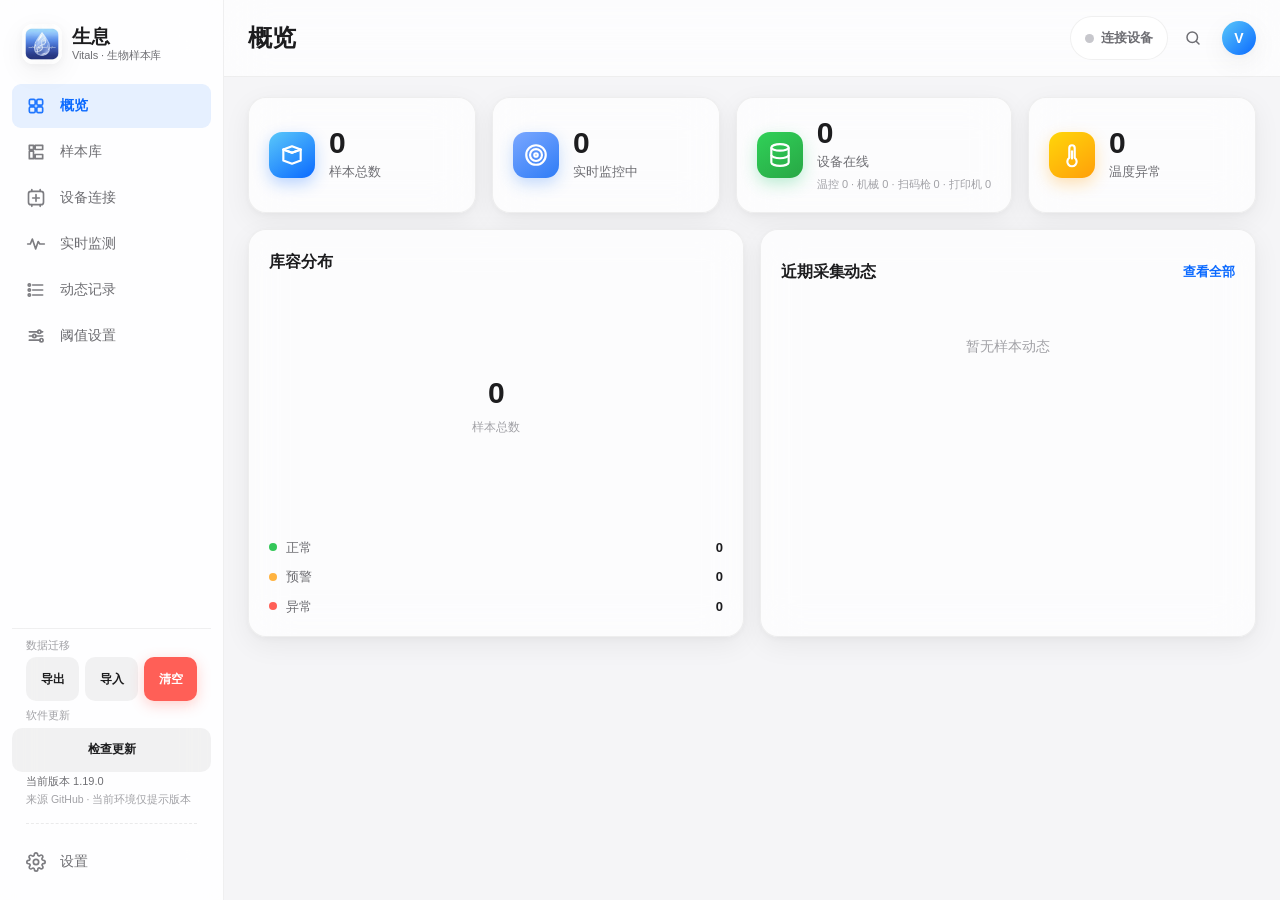
==== commit 46e56d91: "feat(thresholds): 侧边栏「阈值设置」按样本分组分别配置温度阈值 ## 背景  原先「设置」里只有一对全局上下限（上限 8℃ / 下限 -88℃），对全血、血清、血浆这类 需要 25-" ====
--- a/vitals-android/app/src/main/assets/web/index.html
+++ b/vitals-android/app/src/main/assets/web/index.html
@@ -5,11 +5,11 @@
 <meta name="viewport" content="width=device-width, initial-scale=1.0, viewport-fit=cover">
 <title>Vitals · 生息 — 生物样本动态管理库</title>
 <link rel="icon" type="image/png" href="assets/logo.png">
-<link rel="stylesheet" href="tokens.css"><link rel="stylesheet" href="styles.css?v=29"><link rel="stylesheet" href="android.css">
+<link rel="stylesheet" href="tokens.css"><link rel="stylesheet" href="styles.css?v=34"><link rel="stylesheet" href="android.css">
 <script src="vendor/qrcode.min.js" defer></script>
 <script src="vendor/chart.umd.js" defer></script>
 <script src="motion.js" defer></script>
-<script src="motion-core.js" defer></script><script src="persistence.js" defer></script><script src="app.js?v=29" defer></script><script src="android.js" defer></script><script src="scanner.js" defer></script><script src="printer.js" defer></script><script src="backup.js" defer></script><script src="updater.js" defer></script>
+<script src="motion-core.js" defer></script><script src="persistence.js" defer></script><script src="app.js?v=34" defer></script><script src="android.js" defer></script><script src="scanner.js" defer></script><script src="printer.js" defer></script><script src="backup.js" defer></script><script src="updater.js" defer></script>
 </head>
 <body>
 
@@ -38,6 +38,9 @@
     </button>
     <button class="nav-item" data-view="records">
       <span class="nav-ic"><svg viewBox="0 0 24 24" fill="none" stroke="currentColor" stroke-width="2" stroke-linecap="round" stroke-linejoin="round"><path d="M8 6h12M8 12h12M8 18h12"/><circle cx="4" cy="6" r="1.4"/><circle cx="4" cy="12" r="1.4"/><circle cx="4" cy="18" r="1.4"/></svg></span><span class="nav-label">动态记录</span>
+    </button>
+    <button class="nav-item" data-view="thresholds">
+      <span class="nav-ic"><svg viewBox="0 0 24 24" fill="none" stroke="currentColor" stroke-width="2" stroke-linecap="round" stroke-linejoin="round"><path d="M4 7h10M18 7h2M4 12h4M12 12h8M4 17h13"/><circle cx="16" cy="7" r="2"/><circle cx="10" cy="12" r="2"/><circle cx="18.5" cy="17" r="2"/></svg></span><span class="nav-label">阈值设置</span>
     </button>
   </nav>
 
@@ -230,12 +233,23 @@
       </div>
     </section>
 
+    <!-- 阈值设置（按样本分组分别配置温度报警上下限） -->
+    <section class="view" id="view-thresholds">
+      <div class="panel glass">
+        <div class="panel-head"><h3>温度报警阈值</h3><span class="pill" id="thresholdPill">按分组</span></div>
+        <p class="muted">分组与「样本库」一致：样本库里出现过的类别都会列在下面，可逐个设置上下限。超出上限或低于下限即报「异常」，接近边界 2.5℃ 内报「预警」。</p>
+        <div class="threshold-list" id="thresholdList"></div>
+        <div class="set-actions">
+          <button class="btn ghost" id="thresholdResetAll">全部恢复默认</button>
+        </div>
+      </div>
+    </section>
+
     <!-- 设置 -->
     <section class="view" id="view-settings">
       <div class="panel glass">
-        <div class="panel-head"><h3>偏好设置</h3></div>
-        <div class="setting-row"><label>采集温度报警阈值上限（℃）</label><input id="setHi" type="number" class="input"></div>
-        <div class="setting-row"><label>采集温度报警阈值下限（℃）</label><input id="setLo" type="number" class="input"></div>
+        <div class="panel-head"><h3>设置</h3></div>
+        <p class="muted">温度报警阈值已移到侧边栏的「阈值设置」，可按样本分组分别配置。</p>
       </div>
     </section>
   </div>
@@ -365,7 +379,7 @@
       <button class="icon-btn close" id="closeExport" aria-label="关闭">✕</button>
     </div>
     <div class="modal-body">
-      <p class="muted" id="exportHint">导出内容可多选，文件类型也自己选；两者独立，能覆盖的组合都会真的导出。</p>
+      <p class="muted" id="exportHint">导出内容可多选；文件类型单选（一次导出一种格式）。两者不冲突的组合都能真的导出。</p>
       <div class="export-scope" id="exportScope" role="group" aria-label="导出内容（可多选）" aria-multiselectable="true"></div>
       <div class="export-format">
         <span class="export-format-label">文件类型</span>
@@ -377,7 +391,7 @@
         <label class="field"><span>结束日期</span><input class="input" type="date" id="exportTo"></label>
       </div>
       <label class="setting-row export-toggle" id="exportPhotosRow">
-        <span>包含样本照片<small>仅 JSON 备份可含照片；CSV 是文本表格，放不下图片</small></span>
+        <span>包含样本照片<small>仅 JSON 可含照片；CSV 是文本表格，放不下图片</small></span>
         <input type="checkbox" id="exportPhotos">
       </label>
       <div class="export-outcome" id="exportOutcome" aria-live="polite"></div>
--- a/vitals-android/app/src/main/assets/web/styles.css
+++ b/vitals-android/app/src/main/assets/web/styles.css
@@ -599,6 +599,90 @@
 .modal-mask#detailModal .modal{transition:transform var(--dur-base) var(--ease-exit),opacity var(--dur-base) var(--ease-exit)}
 .modal-mask#detailModal.open .modal{transform:none;opacity:1;transition:transform var(--dur-spring-snappy) var(--spring-snappy),opacity var(--dur-fast) var(--ease-enter)}
 .modal-mask#detailModal.open{display:flex;opacity:1;transition:opacity var(--dur-fast) var(--ease-enter)}
+/* ==================== 表单控件统一（HIG） ====================
+   系统默认的 select 箭头与 date 的日历指示器在深色/玻璃背景上观感突兀，
+   且 select 的 appearance:auto 会让内边距与圆角随系统变化。
+   这里统一：48px 高、11px 圆角、1px 中性边框、原生指示器换成与图标系统同粗细的 SVG。 */
+:root{
+  --control-h:48px;
+  --control-pad-x:12px;
+  --icon-chevron:url("data:image/svg+xml;utf8,%3Csvg xmlns='http://www.w3.org/2000/svg' width='16' height='16' viewBox='0 0 24 24' fill='none' stroke='%236E6E73' stroke-width='2' stroke-linecap='round' stroke-linejoin='round'%3E%3Cpath d='M6 9l6 6 6-6'/%3E%3C/svg%3E");
+  --icon-calendar:url("data:image/svg+xml;utf8,%3Csvg xmlns='http://www.w3.org/2000/svg' width='16' height='16' viewBox='0 0 24 24' fill='none' stroke='%236E6E73' stroke-width='2' stroke-linecap='round' stroke-linejoin='round'%3E%3Crect x='3' y='5' width='18' height='16' rx='2'/%3E%3Cpath d='M8 3v4M16 3v4M3 11h18'/%3E%3C/svg%3E");
+}
+.input,.select,textarea.input{
+  min-height:var(--control-h);
+  padding:0 var(--control-pad-x);
+  border-radius:11px;
+  border:1px solid var(--border);
+  background:#fff;
+  font-size:14px;
+  font-family:inherit;
+  color:var(--text);
+  outline:none;
+}
+/* 占位文字：--text-3 在白底只有 2.57:1（HIG 需 ≥4.5:1），改用 --text-2 的 5.07:1 */
+.input::placeholder,textarea.input::placeholder{color:var(--text-2);opacity:1}
+
+/* select：去掉系统箭头，换成与全站图标同粗细的雪佛龙 */
+.select{
+  appearance:none;-webkit-appearance:none;
+  padding-right:34px;
+  background-image:var(--icon-chevron);
+  background-repeat:no-repeat;
+  background-position:right 11px center;
+  background-size:16px 16px;
+  cursor:pointer;
+}
+
+/* 日期/时间：Android WebView 不渲染 ::-webkit-calendar-picker-indicator，
+   所以用自定义 SVG 承担"这是日期字段"的语义，并把原生指示器彻底移除
+   （它虽不显示但仍占点击区，会吞掉右侧点击）。点击输入框任意位置仍会唤起系统日期选择器。 */
+.input[type="date"],.input[type="datetime-local"],.input[type="time"]{
+  background-image:var(--icon-calendar);
+  background-repeat:no-repeat;
+  background-position:right 12px center;
+  background-size:16px 16px;
+  padding-right:38px;
+  cursor:pointer;
+}
+.input[type="date"]::-webkit-calendar-picker-indicator,
+.input[type="datetime-local"]::-webkit-calendar-picker-indicator,
+.input[type="time"]::-webkit-calendar-picker-indicator{
+  display:none;
+}
+/* 日期内部字段的默认缩进偏大，收一下让文字与其它输入框左对齐 */
+.input[type="date"]::-webkit-datetime-edit,
+.input[type="datetime-local"]::-webkit-datetime-edit,
+.input[type="time"]::-webkit-datetime-edit{padding:0}
+.input[type="date"]::-webkit-datetime-edit-fields-wrapper,
+.input[type="datetime-local"]::-webkit-datetime-edit-fields-wrapper,
+.input[type="time"]::-webkit-datetime-edit-fields-wrapper{padding:0}
+
+/* 数字输入去掉右侧上下箭头，避免与雪佛龙/日历图标混在一起 */
+.input[type="number"]{appearance:textfield;-moz-appearance:textfield}
+.input[type="number"]::-webkit-outer-spin-button,
+.input[type="number"]::-webkit-inner-spin-button{-webkit-appearance:none;margin:0}
+
+/* 字段标签与控件的间距统一 */
+.field{gap:6px}
+.field>span{font-size:12px;font-weight:600;color:var(--text-2);letter-spacing:.01em}
+
+/* 「动态记录」筛选区：原来 3 个控件挤在左边、右侧大片留白；改为自适应网格 */
+.record-filters{
+  display:grid;
+  grid-template-columns:repeat(auto-fit,minmax(200px,1fr));
+  align-items:end;
+  gap:12px;
+  margin-bottom:16px;
+}
+.record-filters .field{min-width:0}
+.record-filters .field .input,.record-filters .field .select{width:100%}
+.record-filters .btn{min-height:var(--control-h);justify-self:end}
+@media(max-width:600px){
+  .record-filters{grid-template-columns:1fr 1fr}
+  .record-filters .btn{grid-column:1/-1;justify-self:stretch}
+}
+
 /* ==================== 导出弹窗（侧栏「导出」） ==================== */
 /* [hidden] 必须真的隐藏：display:flex 的优先级与 [hidden] 同级，写在后面会把它压掉。
    这条放在导出弹窗样式最前面，供 .export-range / .export-format / .export-toggle 共用。 */
@@ -660,3 +744,67 @@
 @media(max-width:600px){
   .export-format{flex-direction:column;align-items:flex-start;gap:8px}
 }
+
+/* ==================== 自绘下拉（SelectPicker） ====================
+   原生 select 的关闭态由上面的 .select 统一，但弹出面板由系统渲染（CSS 改不到），
+   因此这里自绘：与卡片同一套圆角/玻璃/阴影，选项行 44px，当前项带勾。 */
+.sp-wrap{position:relative;display:block;min-width:0;width:100%}
+/* 原生 select 只作数据源：必须完全不参与布局（.select 的 min-height 会把它撑开，故用 !important） */
+.sp-native{
+  position:absolute!important;top:0;left:0;
+  width:1px!important;height:1px!important;min-height:0!important;max-height:1px!important;
+  opacity:0!important;pointer-events:none!important;
+  margin:0!important;padding:0!important;border:0!important;background:none!important;
+  background-image:none!important;
+}
+.sp-trigger{
+  display:flex;align-items:center;width:100%;min-height:var(--control-h);
+  padding:0 34px 0 var(--control-pad-x);
+  border-radius:11px;border:1px solid var(--border);background:#fff;
+  font-size:14px;font-family:inherit;color:var(--text);text-align:left;cursor:pointer;
+  background-image:var(--icon-chevron);
+  background-repeat:no-repeat;background-position:right 11px center;background-size:16px 16px;
+  overflow:hidden;text-overflow:ellipsis;white-space:nowrap;
+  transition:border-color var(--dur-fast) var(--ease-standard),background var(--dur-fast) var(--ease-standard);
+}
+.sp-trigger:hover{background-color:rgba(0,0,0,0.02)}
+.sp-trigger:focus-visible{outline:none;box-shadow:0 0 0 3px rgba(10,105,255,0.25)}
+.sp-trigger:disabled{opacity:.55;cursor:not-allowed}
+.sp-panel{
+  position:fixed;z-index:120;min-width:160px;max-width:min(360px,90vw);
+  padding:6px;border-radius:14px;overflow-y:auto;overscroll-behavior:contain;
+  background:var(--surface-strong,#fff);
+  -webkit-backdrop-filter:blur(30px) saturate(180%);backdrop-filter:blur(30px) saturate(180%);
+  border:1px solid rgba(255,255,255,0.5);box-shadow:var(--shadow-lg);
+  animation:spIn var(--dur-fast) var(--ease-enter);
+}
+@keyframes spIn{from{opacity:0;transform:translateY(-4px)}to{opacity:1;transform:none}}
+.sp-item{
+  display:flex;align-items:center;justify-content:space-between;gap:12px;width:100%;
+  min-height:44px;padding:0 12px;border:none;border-radius:9px;background:transparent;
+  font-size:14px;font-family:inherit;color:var(--text);text-align:left;cursor:pointer;
+}
+.sp-item:hover{background:rgba(0,0,0,0.05)}
+.sp-item[aria-selected="true"]{color:var(--blue);font-weight:600;background:rgba(10,105,255,0.08)}
+.sp-item:focus-visible{outline:none;box-shadow:0 0 0 3px rgba(10,105,255,0.25)}
+.sp-label{overflow:hidden;text-overflow:ellipsis;white-space:nowrap}
+.sp-check{flex:none;font-size:13px;color:var(--blue)}
+
+/* ==================== 阈值设置（按样本分组） ==================== */
+.threshold-list{display:flex;flex-direction:column;gap:10px;margin:14px 0 4px}
+.threshold-row{
+  display:grid;grid-template-columns:minmax(180px,1.6fr) minmax(120px,1fr) minmax(120px,1fr) auto;
+  align-items:end;gap:12px;padding:12px 14px;border-radius:14px;
+  background:rgba(255,255,255,0.6);border:1px solid var(--border);
+}
+.threshold-name{display:flex;flex-direction:column;gap:2px;padding-bottom:6px;min-width:0}
+.threshold-name b{font-size:15px;font-weight:600}
+.threshold-name small{font-size:11.5px;color:var(--text-2)}
+.threshold-input{min-width:0}
+.threshold-input .input{width:100%;text-align:left}
+.threshold-row .btn.mini{min-height:var(--control-h);padding:0 14px}
+@media(max-width:900px){
+  .threshold-row{grid-template-columns:1fr 1fr;align-items:end}
+  .threshold-name{grid-column:1/-1;padding-bottom:0}
+  .threshold-row .btn.mini{grid-column:1/-1;justify-self:stretch}
+}
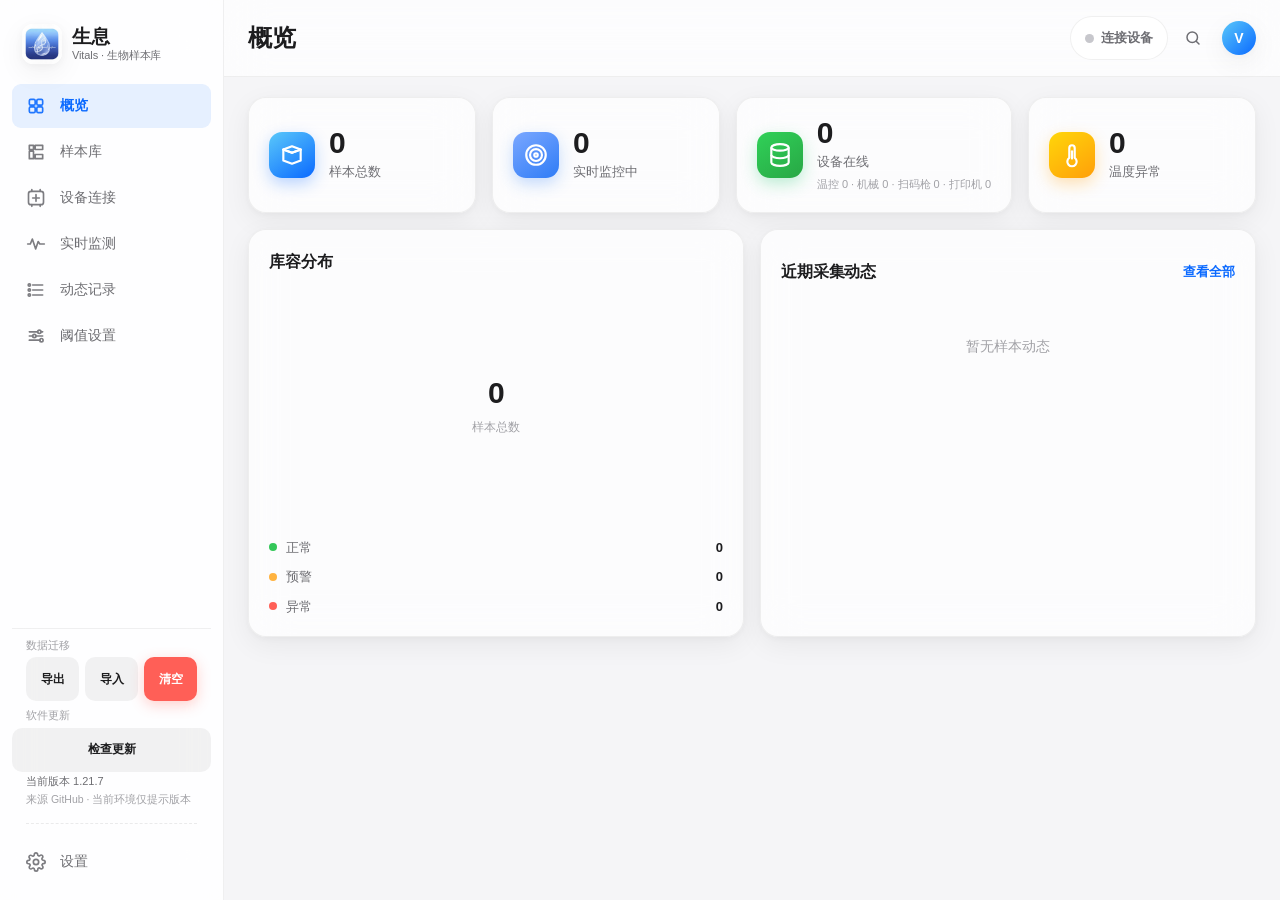
==== commit 1522d9f2: "feat(temperature): update default thresholds for 1.21.7" ====
--- a/vitals-android/app/src/main/assets/web/index.html
+++ b/vitals-android/app/src/main/assets/web/index.html
@@ -5,11 +5,11 @@
 <meta name="viewport" content="width=device-width, initial-scale=1.0, viewport-fit=cover">
 <title>Vitals · 生息 — 生物样本动态管理库</title>
 <link rel="icon" type="image/png" href="assets/logo.png">
-<link rel="stylesheet" href="tokens.css"><link rel="stylesheet" href="styles.css?v=34"><link rel="stylesheet" href="android.css">
+<link rel="stylesheet" href="tokens.css"><link rel="stylesheet" href="styles.css?v=43"><link rel="stylesheet" href="android.css">
 <script src="vendor/qrcode.min.js" defer></script>
 <script src="vendor/chart.umd.js" defer></script>
 <script src="motion.js" defer></script>
-<script src="motion-core.js" defer></script><script src="persistence.js" defer></script><script src="app.js?v=34" defer></script><script src="android.js" defer></script><script src="scanner.js" defer></script><script src="printer.js" defer></script><script src="backup.js" defer></script><script src="updater.js" defer></script>
+<script src="motion-core.js" defer></script><script src="persistence.js" defer></script><script src="app.js?v=43" defer></script><script src="android.js" defer></script><script src="scanner.js" defer></script><script src="printer.js" defer></script><script src="backup.js" defer></script><script src="updater.js" defer></script>
 </head>
 <body>
 
@@ -237,7 +237,7 @@
     <section class="view" id="view-thresholds">
       <div class="panel glass">
         <div class="panel-head"><h3>温度报警阈值</h3><span class="pill" id="thresholdPill">按分组</span></div>
-        <p class="muted">分组与「样本库」一致：样本库里出现过的类别都会列在下面，可逐个设置上下限。超出上限或低于下限即报「异常」，接近边界 2.5℃ 内报「预警」。</p>
+        <p class="muted">超出上限或低于下限即报「异常」，接近边界 2.5℃ 内报「预警」。</p>
         <div class="threshold-list" id="thresholdList"></div>
         <div class="set-actions">
           <button class="btn ghost" id="thresholdResetAll">全部恢复默认</button>
@@ -249,7 +249,6 @@
     <section class="view" id="view-settings">
       <div class="panel glass">
         <div class="panel-head"><h3>设置</h3></div>
-        <p class="muted">温度报警阈值已移到侧边栏的「阈值设置」，可按样本分组分别配置。</p>
       </div>
     </section>
   </div>
@@ -404,7 +403,7 @@
 </div>
 <script>
 // 注入构建版本标记（用于排错缓存）
-window.__VITALS = { version: 'v1.19.0', build: Date.now() };
+window.__VITALS = { version: 'v1.21.7', build: Date.now() };
 </script>
 </body>
 </html>
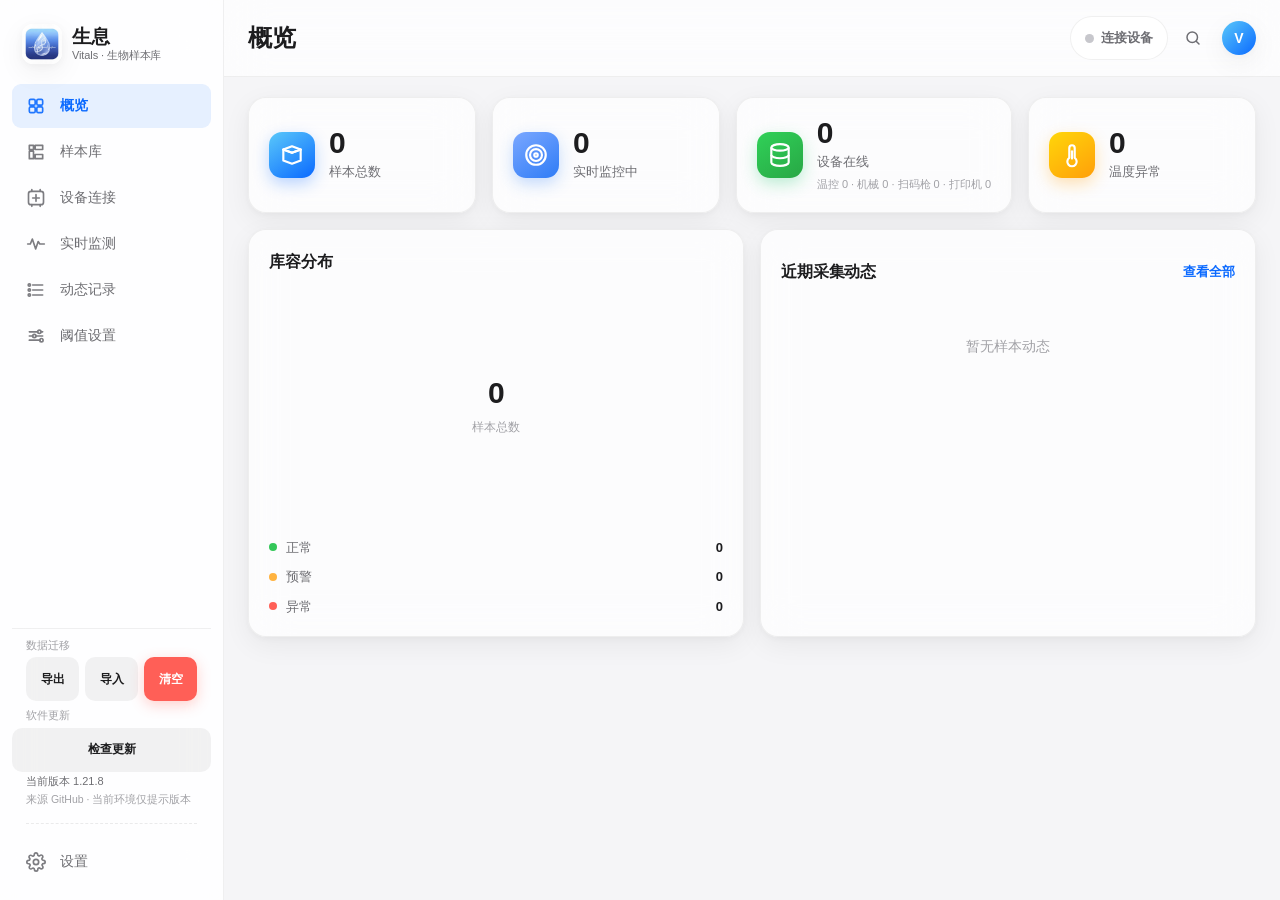
==== commit e7ee0b60: "feat(monitor): show temperature curve on a 24-hour axis" ====
--- a/vitals-android/app/src/main/assets/web/index.html
+++ b/vitals-android/app/src/main/assets/web/index.html
@@ -5,11 +5,11 @@
 <meta name="viewport" content="width=device-width, initial-scale=1.0, viewport-fit=cover">
 <title>Vitals · 生息 — 生物样本动态管理库</title>
 <link rel="icon" type="image/png" href="assets/logo.png">
-<link rel="stylesheet" href="tokens.css"><link rel="stylesheet" href="styles.css?v=43"><link rel="stylesheet" href="android.css">
+<link rel="stylesheet" href="tokens.css"><link rel="stylesheet" href="styles.css?v=44"><link rel="stylesheet" href="android.css">
 <script src="vendor/qrcode.min.js" defer></script>
 <script src="vendor/chart.umd.js" defer></script>
 <script src="motion.js" defer></script>
-<script src="motion-core.js" defer></script><script src="persistence.js" defer></script><script src="app.js?v=43" defer></script><script src="android.js" defer></script><script src="scanner.js" defer></script><script src="printer.js" defer></script><script src="backup.js" defer></script><script src="updater.js" defer></script>
+<script src="motion-core.js" defer></script><script src="persistence.js" defer></script><script src="app.js?v=44" defer></script><script src="android.js" defer></script><script src="scanner.js" defer></script><script src="printer.js" defer></script><script src="backup.js" defer></script><script src="updater.js" defer></script>
 </head>
 <body>
 
@@ -210,7 +210,7 @@
         <div class="rack" id="rackGrid"></div>
       </div>
       <div>
-        <div class="panel glass"><div class="panel-head"><h3>温度 ℃ <span class="pill mon-sel" id="monSelPill">未选择</span></h3></div><canvas id="chartTemp"></canvas></div>
+        <div class="panel glass"><div class="panel-head"><h3>温度 ℃ · 今日 00:00–24:00 <span class="pill mon-sel" id="monSelPill">未选择</span></h3></div><canvas id="chartTemp"></canvas></div>
       </div>
     </section>
 
@@ -403,7 +403,7 @@
 </div>
 <script>
 // 注入构建版本标记（用于排错缓存）
-window.__VITALS = { version: 'v1.21.7', build: Date.now() };
+window.__VITALS = { version: 'v1.21.8', build: Date.now() };
 </script>
 </body>
 </html>
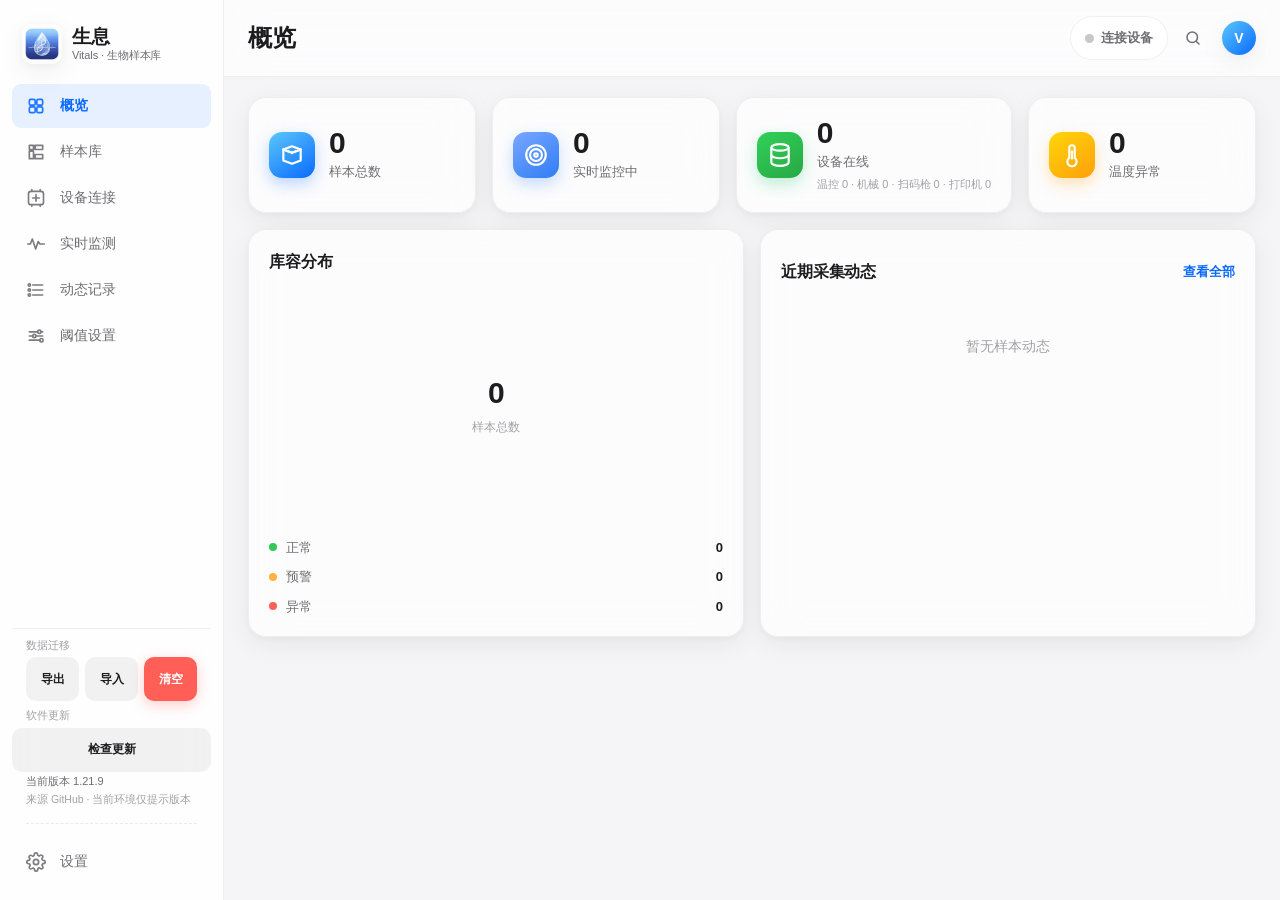
==== commit fedfeac4: "feat: add seven-day channel temperature history" ====
--- a/vitals-android/app/src/main/assets/web/index.html
+++ b/vitals-android/app/src/main/assets/web/index.html
@@ -5,11 +5,11 @@
 <meta name="viewport" content="width=device-width, initial-scale=1.0, viewport-fit=cover">
 <title>Vitals · 生息 — 生物样本动态管理库</title>
 <link rel="icon" type="image/png" href="assets/logo.png">
-<link rel="stylesheet" href="tokens.css"><link rel="stylesheet" href="styles.css?v=44"><link rel="stylesheet" href="android.css">
+<link rel="stylesheet" href="tokens.css"><link rel="stylesheet" href="styles.css?v=45"><link rel="stylesheet" href="android.css">
 <script src="vendor/qrcode.min.js" defer></script>
 <script src="vendor/chart.umd.js" defer></script>
 <script src="motion.js" defer></script>
-<script src="motion-core.js" defer></script><script src="persistence.js" defer></script><script src="app.js?v=44" defer></script><script src="android.js" defer></script><script src="scanner.js" defer></script><script src="printer.js" defer></script><script src="backup.js" defer></script><script src="updater.js" defer></script>
+<script src="motion-core.js" defer></script><script src="persistence.js" defer></script><script src="app.js?v=45" defer></script><script src="android.js" defer></script><script src="scanner.js" defer></script><script src="printer.js" defer></script><script src="backup.js" defer></script><script src="updater.js" defer></script>
 </head>
 <body>
 
@@ -211,6 +211,20 @@
       </div>
       <div>
         <div class="panel glass"><div class="panel-head"><h3>温度 ℃ · 今日 00:00–24:00 <span class="pill mon-sel" id="monSelPill">未选择</span></h3></div><canvas id="chartTemp"></canvas></div>
+      </div>
+      <div class="panel glass temperature-history-panel">
+        <div class="panel-head">
+          <div><h3>历史温度</h3><p class="muted">按温度通道查阅；仅保存最近 7 天</p></div>
+          <span class="pill">近 7 天</span>
+        </div>
+        <div class="temp-history-controls">
+          <label class="field"><span>温度通道</span><select class="select" id="tempHistoryChannel" aria-label="历史温度通道"><option value="B1">B1 · 全血</option><option value="B2">B2 · 血清</option><option value="B3">B3 · 血浆</option></select></label>
+          <label class="field"><span>查阅日期</span><input class="input" type="date" id="tempHistoryDate" aria-label="历史温度日期"></label>
+          <button type="button" class="btn ghost" id="tempHistoryToday">回到今日</button>
+        </div>
+        <p class="temp-history-summary" id="tempHistorySummary" aria-live="polite"></p>
+        <p class="temp-history-empty" id="tempHistoryEmpty" aria-live="polite" hidden>暂无温度记录</p>
+        <canvas id="chartTempHistory"></canvas>
       </div>
     </section>
 
@@ -403,7 +417,7 @@
 </div>
 <script>
 // 注入构建版本标记（用于排错缓存）
-window.__VITALS = { version: 'v1.21.8', build: Date.now() };
+window.__VITALS = { version: 'v1.21.9', build: Date.now() };
 </script>
 </body>
 </html>
--- a/vitals-android/app/src/main/assets/web/styles.css
+++ b/vitals-android/app/src/main/assets/web/styles.css
@@ -167,6 +167,17 @@
 .text-btn{font-size:13px;font-weight:600;color:var(--blue)}
 .text-btn:hover{text-decoration:underline}
 
+/* ===== 温度历史 ===== */
+.temperature-history-panel{margin-top:16px}
+.temperature-history-panel .panel-head{align-items:flex-start}
+.temperature-history-panel .panel-head .muted{margin-top:3px;font-size:12px;color:var(--text-2)}
+.temp-history-controls{display:flex;flex-wrap:wrap;align-items:flex-end;gap:12px;margin-bottom:10px}
+.temp-history-controls .field{min-width:164px;flex:0 1 210px}
+.temp-history-controls .input,.temp-history-controls .select{width:100%}
+.temp-history-controls .btn{min-height:var(--control-h);align-self:flex-end}
+.temp-history-summary,.temp-history-empty{min-height:20px;margin:2px 0 10px;font-size:12px;color:var(--text-2)}
+.temp-history-empty{color:var(--text-3)}
+
 .empty{text-align:center;color:var(--text-3);padding:28px 0;font-size:14px}
 
 /* ===== 动态流 ===== */
@@ -808,3 +819,8 @@
   .threshold-name{grid-column:1/-1;padding-bottom:0}
   .threshold-row .btn.mini{grid-column:1/-1;justify-self:stretch}
 }
+@media(max-width:600px){
+  .temp-history-controls{display:grid;grid-template-columns:1fr 1fr}
+  .temp-history-controls .field{min-width:0;flex:none}
+  .temp-history-controls .btn{grid-column:1/-1;width:100%}
+}
